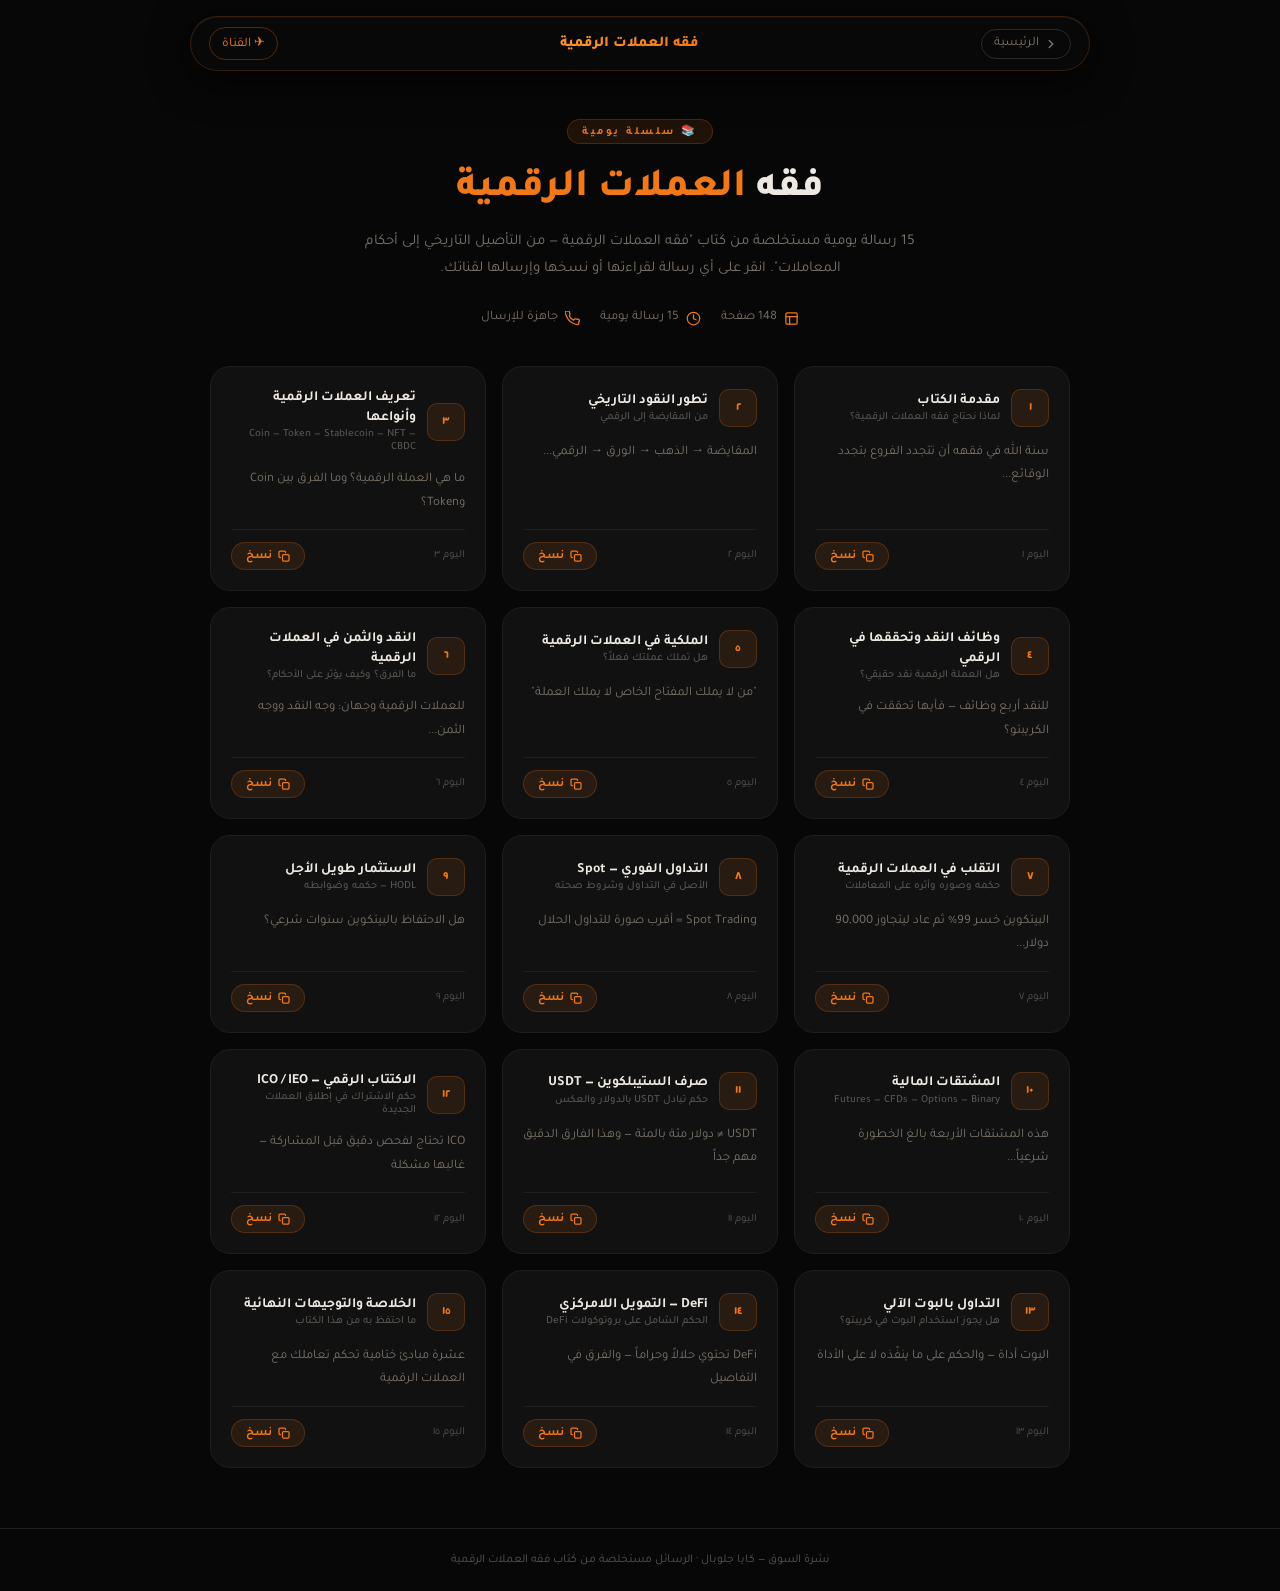
==== templates/fiqh.html @ 0cac7cf5 "Add fiqh page: 15 daily summaries from فقه العملات الرقمية New /fiqh route + templates/fiqh.html wit" ====
<!doctype html>
<html lang="ar" dir="rtl">
<head>
  <meta charset="utf-8">
  <meta name="viewport" content="width=device-width, initial-scale=1">
  <title>فقه العملات الرقمية — نشرة السوق</title>
  <link rel="preconnect" href="https://fonts.googleapis.com">
  <link href="https://fonts.googleapis.com/css2?family=Tajawal:wght@400;500;700;800&display=swap" rel="stylesheet">
  <style>
    *, *::before, *::after { box-sizing: border-box; margin: 0; padding: 0; }

    :root {
      --orange:   #F07818;
      --orange-2: #C86010;
      --orange-3: #FF9530;
      --page:     #070707;
      --surface:  #111111;
      --surface-2:#191919;
      --line:     #1f1f1f;
      --line-2:   #2a2a2a;
      --ink:      #EDE8E2;
      --ink-2:    #7A7268;
      --ink-3:    #585450;
    }

    body {
      font-family: "Tajawal", sans-serif;
      background: var(--page);
      color: var(--ink);
      min-height: 100vh;
    }

    /* ─── NAV ─── */
    .navpill {
      position: sticky; top: 16px; z-index: 100;
      display: flex; align-items: center; gap: 8px;
      max-width: 900px; margin: 16px auto 0;
      padding: 10px 18px;
      background: rgba(10,10,10,.88);
      backdrop-filter: blur(24px);
      border: 1px solid rgba(240,120,24,.2);
      border-radius: 999px;
      box-shadow: 0 8px 40px rgba(0,0,0,.75), inset 0 1px 0 rgba(255,255,255,.04);
    }
    .brandname {
      font-weight: 800; font-size: 15px;
      background: linear-gradient(135deg, var(--orange-3), var(--orange));
      -webkit-background-clip: text; -webkit-text-fill-color: transparent;
      background-clip: text;
    }
    .nav-links { display: flex; gap: 4px; margin: 0 auto; }
    .nav-links a {
      color: var(--ink-2); text-decoration: none;
      font-size: 13px; font-weight: 500;
      padding: 6px 12px; border-radius: 999px;
      transition: color .2s, background .2s;
    }
    .nav-links a:hover, .nav-links a.active {
      color: var(--orange); background: rgba(240,120,24,.1);
    }
    .nav-back {
      color: var(--ink-2); text-decoration: none;
      font-size: 13px; display: flex; align-items: center; gap: 5px;
      padding: 6px 12px; border-radius: 999px;
      border: 1px solid var(--line-2);
      transition: color .2s, border-color .2s;
    }
    .nav-back:hover { color: var(--orange); border-color: rgba(240,120,24,.4); }

    /* ─── HERO ─── */
    .page-hero {
      max-width: 900px; margin: 48px auto 0;
      padding: 0 20px 40px;
      text-align: center;
    }
    .eyebrow {
      display: inline-block;
      font-size: 11px; font-weight: 700; letter-spacing: 2.5px;
      text-transform: uppercase; color: var(--orange);
      background: rgba(240,120,24,.1);
      border: 1px solid rgba(240,120,24,.22);
      padding: 4px 14px; border-radius: 999px;
      margin-bottom: 20px;
    }
    .page-hero h1 {
      font-size: clamp(24px, 5vw, 40px);
      font-weight: 800; line-height: 1.25;
      margin-bottom: 14px;
    }
    .page-hero h1 span { color: var(--orange); }
    .page-hero p {
      color: var(--ink-2); font-size: 15px; line-height: 1.8;
      max-width: 560px; margin: 0 auto 28px;
    }
    .hero-meta {
      display: flex; align-items: center; justify-content: center; gap: 20px;
      flex-wrap: wrap;
    }
    .hero-meta-item {
      display: flex; align-items: center; gap: 7px;
      font-size: 13px; color: var(--ink-2);
    }
    .hero-meta-item svg { color: var(--orange); }

    /* ─── GRID ─── */
    .cards-grid {
      max-width: 900px; margin: 0 auto;
      padding: 0 20px 60px;
      display: grid;
      grid-template-columns: repeat(auto-fill, minmax(260px, 1fr));
      gap: 16px;
    }

    /* ─── CARD ─── */
    .fcard {
      background: #111111;
      border: 1px solid #1e1e1e;
      border-radius: 20px;
      padding: 22px 20px 20px;
      display: flex; flex-direction: column; gap: 14px;
      transition: border-color .25s, transform .2s, box-shadow .25s;
      cursor: pointer;
    }
    .fcard:hover {
      border-color: rgba(240,120,24,.35);
      transform: translateY(-2px);
      box-shadow: 0 12px 40px rgba(0,0,0,.6), 0 0 24px rgba(240,120,24,.06);
    }
    .fcard-head {
      display: flex; align-items: center; gap: 11px;
    }
    .day-badge {
      flex-shrink: 0;
      width: 38px; height: 38px;
      border-radius: 10px;
      background: rgba(240,120,24,.1);
      border: 1px solid rgba(240,120,24,.22);
      display: flex; align-items: center; justify-content: center;
      font-size: 12px; font-weight: 800; color: var(--orange);
    }
    .fcard-title {
      font-size: 14px; font-weight: 700; line-height: 1.4;
      flex: 1;
    }
    .fcard-subtitle {
      font-size: 11px; color: var(--ink-3); font-weight: 500;
    }
    .fcard-body {
      font-size: 13px; line-height: 1.8; color: var(--ink-2);
      flex: 1;
    }
    .fcard-body strong { color: var(--ink); }
    .fcard-body .tag {
      display: inline-block;
      font-size: 10px; font-weight: 700;
      padding: 2px 8px; border-radius: 999px;
      background: rgba(240,120,24,.1);
      color: var(--orange);
      margin-left: 4px;
    }
    .fcard-footer {
      border-top: 1px solid var(--line);
      padding-top: 12px;
      display: flex; align-items: center; justify-content: space-between;
    }
    .copy-btn {
      display: flex; align-items: center; gap: 6px;
      font-size: 12px; font-weight: 700; color: var(--orange);
      background: rgba(240,120,24,.1);
      border: 1px solid rgba(240,120,24,.22);
      border-radius: 999px;
      padding: 6px 14px; cursor: pointer;
      transition: background .2s, border-color .2s;
      font-family: "Tajawal", sans-serif;
    }
    .copy-btn:hover { background: rgba(240,120,24,.2); border-color: rgba(240,120,24,.5); }
    .copy-btn.copied { color: #22C97A; background: rgba(34,201,122,.1); border-color: rgba(34,201,122,.3); }

    /* ─── MODAL ─── */
    .modal-bg {
      display: none; position: fixed; inset: 0; z-index: 200;
      background: rgba(0,0,0,.8); backdrop-filter: blur(8px);
      align-items: center; justify-content: center; padding: 20px;
    }
    .modal-bg.open { display: flex; }
    .modal {
      background: #111; border: 1px solid rgba(240,120,24,.25);
      border-radius: 20px; padding: 28px 28px 24px;
      max-width: 560px; width: 100%; max-height: 85vh;
      display: flex; flex-direction: column; gap: 16px;
      box-shadow: 0 30px 80px rgba(0,0,0,.9);
    }
    .modal-head {
      display: flex; align-items: center; justify-content: space-between;
    }
    .modal-title { font-size: 16px; font-weight: 800; }
    .close-btn {
      width: 32px; height: 32px; border-radius: 999px;
      background: var(--surface-2); border: 1px solid var(--line-2);
      display: flex; align-items: center; justify-content: center;
      cursor: pointer; color: var(--ink-2); font-size: 18px;
      transition: color .2s;
    }
    .close-btn:hover { color: var(--ink); }
    .modal-text {
      overflow-y: auto; flex: 1;
      font-size: 14px; line-height: 2;
      color: var(--ink); white-space: pre-wrap;
      direction: rtl; text-align: right;
      background: var(--surface-2); border-radius: 12px;
      padding: 16px; border: 1px solid var(--line);
    }
    .modal-actions {
      display: flex; gap: 10px;
    }
    .modal-copy, .modal-tg {
      flex: 1; padding: 11px;
      border-radius: 999px; border: none;
      font-family: "Tajawal", sans-serif;
      font-size: 14px; font-weight: 700;
      cursor: pointer; transition: filter .2s;
    }
    .modal-copy { background: rgba(240,120,24,.15); color: var(--orange); border: 1px solid rgba(240,120,24,.3); }
    .modal-copy:hover { filter: brightness(1.2); }
    .modal-tg { background: var(--orange); color: #fff; box-shadow: 0 8px 24px -8px rgba(240,120,24,.6); }
    .modal-tg:hover { filter: brightness(1.1); }

    /* ─── FOOTER ─── */
    .page-footer {
      text-align: center; padding: 24px;
      font-size: 12px; color: var(--ink-3);
      border-top: 1px solid var(--line);
    }

    @media (max-width: 600px) {
      .navpill { margin: 12px; border-radius: 16px; }
      .cards-grid { grid-template-columns: 1fr; }
    }
  </style>
</head>
<body>

<!-- NAV -->
<div style="padding: 0 16px;">
  <nav class="navpill">
    <a href="/" class="nav-back">
      <svg viewBox="0 0 24 24" width="14" height="14" fill="none" stroke="currentColor" stroke-width="2.5" stroke-linecap="round"><polyline points="9 18 15 12 9 6"/></svg>
      الرئيسية
    </a>
    <span class="brandname" style="margin-right: auto; margin-left: auto;">فقه العملات الرقمية</span>
    <a href="https://t.me/+qBtY37bvQow2NWZk" target="_blank" rel="noopener" class="nav-back" style="border-color: rgba(240,120,24,.3); color: var(--orange);">
      ✈ القناة
    </a>
  </nav>
</div>

<!-- HERO -->
<div class="page-hero">
  <div class="eyebrow">📚 سلسلة يومية</div>
  <h1>فقه <span>العملات الرقمية</span></h1>
  <p>15 رسالة يومية مستخلصة من كتاب "فقه العملات الرقمية — من التأصيل التاريخي إلى أحكام المعاملات". انقر على أي رسالة لقراءتها أو نسخها وإرسالها لقناتك.</p>
  <div class="hero-meta">
    <div class="hero-meta-item">
      <svg viewBox="0 0 24 24" width="15" height="15" fill="none" stroke="currentColor" stroke-width="2" stroke-linecap="round"><rect x="3" y="3" width="18" height="18" rx="2"/><path d="M3 9h18M9 21V9"/></svg>
      148 صفحة
    </div>
    <div class="hero-meta-item">
      <svg viewBox="0 0 24 24" width="15" height="15" fill="none" stroke="currentColor" stroke-width="2" stroke-linecap="round"><circle cx="12" cy="12" r="10"/><path d="M12 6v6l4 2"/></svg>
      15 رسالة يومية
    </div>
    <div class="hero-meta-item">
      <svg viewBox="0 0 24 24" width="15" height="15" fill="none" stroke="currentColor" stroke-width="2" stroke-linecap="round"><path d="M22 16.92v3a2 2 0 01-2.18 2 19.79 19.79 0 01-8.63-3.07A19.5 19.5 0 013.07 9.81 19.79 19.79 0 01.22 1.18 2 2 0 012.18 0h3a2 2 0 012 1.72 12.84 12.84 0 00.7 2.81 2 2 0 01-.45 2.11L6.91 7.91a16 16 0 006.72 6.72l1.27-1.54a2 2 0 012.11-.45 12.84 12.84 0 002.81.7A2 2 0 0122 16.92z"/></svg>
      جاهزة للإرسال
    </div>
  </div>
</div>

<!-- CARDS -->
<div class="cards-grid" id="cards-grid"></div>

<!-- MODAL -->
<div class="modal-bg" id="modal-bg">
  <div class="modal">
    <div class="modal-head">
      <span class="modal-title" id="modal-title"></span>
      <button class="close-btn" id="modal-close">×</button>
    </div>
    <div class="modal-text" id="modal-text"></div>
    <div class="modal-actions">
      <button class="modal-copy" id="modal-copy">📋 نسخ الرسالة</button>
      <button class="modal-tg" id="modal-tg">✈ فتح القناة</button>
    </div>
  </div>
</div>

<!-- FOOTER -->
<div class="page-footer">نشرة السوق — كايا جلوبال · الرسائل مستخلصة من كتاب فقه العملات الرقمية</div>

<script>
const MESSAGES = [
  {
    day: "١",
    title: "مقدمة الكتاب",
    subtitle: "لماذا نحتاج فقه العملات الرقمية؟",
    preview: "سنة الله في فقهه أن تتجدد الفروع بتجدد الوقائع...",
    full: `📚 فقه العملات الرقمية
"من التأصيل التاريخي إلى أحكام المعاملات"

📖 لماذا هذا الكتاب؟

العملات الرقمية أعادت طرح أسئلة فقهية لم تُختبر من قبل:
• ما حكم امتلاكها؟
• هل هي نقد أم سلعة؟
• ما حكم تداولها؟
• كيف نميّز الحلال من الحرام فيها؟

هذا الكتاب يجيب بمنهج علمي يجمع بين:
✅ الأصول الشرعية الثابتة التي لا تتبدّل
✅ الواقع الرقمي المتجدد باستمرار

📌 طريقة القراءة:
القسم الأول (الفصول 1-11): يبني لك الأساس الفكري
القسم الثاني (الفصول 12-26): يطبّق الأحكام على كل معاملة

سنقرأه معاً، مسألة مسألة، يوماً بيوم 📖

#فقه_العملات_الرقمية`
  },
  {
    day: "٢",
    title: "تطور النقود التاريخي",
    subtitle: "من المقايضة إلى الرقمي",
    preview: "المقايضة → الذهب → الورق → الرقمي...",
    full: `📚 فقه العملات الرقمية | اليوم الثاني
⏳ كيف تطورت النقود عبر التاريخ؟

① المقايضة (أول مرحلة):
تبادل السلع مباشرةً بلا وسيط
🔴 مشكلتها: يجب أن يريد كلٌّ من الطرفين ما عند الآخر في وقت واحد — شبه مستحيل

② الذهب والفضة:
✅ ذو قيمة ذاتية — قابل للتقسيم — مقبول عالمياً
✅ استقر عليه الاقتصاد قروناً
→ البيتكوين مثله في الندرة والتقسيم

③ النقود الورقية:
وثيقة تمثّل التزام الدولة — لا قيمة ذاتية لها
⚠️ فقدت قيمتها الذاتية، ومع ذلك صارت "ثمناً" لأن الناس تعارفوا عليها

④ العملات الرقمية (المرحلة الجديدة):
← لا جهة مصدِرة مركزية (في الغالب)
← محدودة العرض رياضياً
← السؤال الفقهي: أين تقع في هذا التطور؟

📌 قاعدة ذهبية:
"النقود اتفاق اجتماعي وليس خاصية ذاتية"
ما تعارف عليه الناس نقداً فهو نقد
→ وهذا مدخل فقهي بالغ الأهمية

#فقه_العملات_الرقمية`
  },
  {
    day: "٣",
    title: "تعريف العملات الرقمية وأنواعها",
    subtitle: "Coin — Token — Stablecoin — NFT — CBDC",
    preview: "ما هي العملة الرقمية؟ وما الفرق بين Coin وToken؟",
    full: `📚 فقه العملات الرقمية | اليوم الثالث
🔤 ما هي العملات الرقمية؟ وما أنواعها؟

التعريف الجامع:
"بيانات رقمية على شبكة بلوكشين، لها قيمة متفق عليها، قابلة للتداول والتحويل"

📊 الأنواع الخمسة وحكم كل نوع:

① Coin — العملة الأصلية:
لها بلوكشينها الخاص
مثال: BTC، ETH، SOL
← الأقرب لمفهوم النقد والسلعة الرقمية
← الأساس في البحث الفقهي

② Token — الرمز:
يعمل فوق شبكة أخرى بعقد ذكي (Smart Contract)
مثال: USDT، UNI، LINK
← حكمه يتبع المشروع الذي يمثّله

③ Stablecoin — العملة المستقرة:
مربوطة بأصل (دولار / ذهب)
مثال: USDT، USDC، XAUT
← لها أحكام خاصة في الصرف تختلف عن غيرها

④ NFT — الرمز غير القابل للاستبدال:
يمثّل ملكية أصل رقمي فريد
← حكمه تابع لما يمثّله (صورة؟ عقد؟ لعبة؟)

⑤ CBDC — عملة البنك المركزي:
صادرة رسمياً من الدولة
← في الحكم كالعملة الورقية تماماً

📌 القاعدة الفقهية:
الحكم يتبع الطبيعة والوظيفة، لا الاسم

#فقه_العملات_الرقمية`
  },
  {
    day: "٤",
    title: "وظائف النقد وتحققها في الرقمي",
    subtitle: "هل العملة الرقمية نقد حقيقي؟",
    preview: "للنقد أربع وظائف — فأيها تحققت في الكريبتو؟",
    full: `📚 فقه العملات الرقمية | اليوم الرابع
⚖️ هل العملات الرقمية نقد حقيقي؟

للنقد الفقهي أربع وظائف جوهرية:

① مقياس للقيمة:
✅ تحققت — يُسعَّر بها كثير من السلع والخدمات
✅ MicroStrategy غيّرت اسمها Strategy عام 2025 إشارةً لمكانة Bitcoin

② وسيط للتبادل:
✅ تحققت — تُستخدم في معاملات فعلية
✅ BlackRock، Fidelity، JPMorgan كلها بدأت تتعامل بها رسمياً

③ مخزن للقيمة:
⚠️ جزئي — البيتكوين ارتفع من $47 إلى +$90,000
❌ لكن التقلب الشديد يُضعف هذه الوظيفة مقارنةً بالذهب

④ وحدة للمحاسبة:
⚠️ في طور النضج — لم تُحسب بها الميزانيات الكبرى بعد

📌 الخلاصة الفقهية:
البيتكوين "مال متقوَّم" ← يجوز بيعه وشراؤه
لكنه لم يرق بعدُ لمرتبة النقد الكامل من حيث الثبات

→ هذا يؤثر مباشرة على أحكام الربا والصرف

#فقه_العملات_الرقمية`
  },
  {
    day: "٥",
    title: "الملكية في العملات الرقمية",
    subtitle: "هل تملك عملتك فعلاً؟",
    preview: "\"من لا يملك المفتاح الخاص لا يملك العملة\"",
    full: `📚 فقه العملات الرقمية | اليوم الخامس
🔑 هل يمكنك امتلاك العملات الرقمية شرعاً؟

شرطا الملكية الشرعية:
① الحيازة (الإحراز)
② الاختصاص

كيف تتحققان في الكريبتو؟

✅ الملكية الكاملة (محفظتك الخاصة):
العملة محفوظة على البلوكشين
لا أحد يتصرف فيها بدون Private Key الخاص بك
← هذه ملكية تامة شرعاً

⚠️ الملكية الناقصة (بورصة الصرف):
عملتك على المنصة = دَين في ذمتها
إذا أُغلقت المنصة ضاعت عملتك
← هذا حق مالي وليس ملكية عين

📌 قاعدة لا تُنسى:
"من لا يملك المفتاح الخاص (Private Key)
لا يملك العملة"

التطبيق العملي:
✅ عملة في محفظة خاصة = ملكية تامة
⚠️ عملة في البورصة = ملكية ناقصة

← لذلك تحويلها لمحفظتك حيازة حقيقية
ومنحها لمنصة إيداع يُعدّ تسليم قانوني

#فقه_العملات_الرقمية`
  },
  {
    day: "٦",
    title: "النقد والثمن في العملات الرقمية",
    subtitle: "ما الفرق؟ وكيف يؤثر على الأحكام؟",
    preview: "للعملات الرقمية وجهان: وجه النقد ووجه الثمن...",
    full: `📚 فقه العملات الرقمية | اليوم السادس
💰 النقد والثمن — فرق دقيق وأثر كبير

تعريف النقد الفقهي:
"وصف يثبت لكل شيء يُعرَّف به ثمن ما يقابله في التبادل"
= النقد يُقيِّم الأشياء ولا يُقيَّم بغيره

🔄 ثلاث مراتب:
① الذهب والفضة ← نقد بالذات (لهما قيمة في أنفسهما)
② الأوراق النقدية ← نقد باتفاق الناس والدولة
③ العملات الرقمية ← في طور الانتقال

📌 موقف العملات الرقمية:
لها وجهان:
• وجه النقد ← مقبوليتها وانتشارها وقابليتها للتداول
• وجه الثمن ← وجودها كأصل رقمي قابل للبيع والتقييم

هذا الازدواج يولّد أحكاماً مختلفة:

إذا اعتبرناها نقداً:
← تُطبَّق أحكام الصرف (لا تفاضل بين جنس واحد + تقابض)
← بيع BTC بـ BTC أكثر = ربا الفضل

إذا اعتبرناها سلعة:
← يجوز التفاضل + يُشترط التقابض الفوري فقط في الجنس الواحد
← مرونة أكبر في بعض الحالات

📌 الراجح:
العملة الرقمية مال متقوَّم له وظائف النقد
وتُطبَّق عليها أحكام الصرف في الغالب

#فقه_العملات_الرقمية`
  },
  {
    day: "٧",
    title: "التقلب في العملات الرقمية",
    subtitle: "حكمه وصوره وأثره على المعاملات",
    preview: "البيتكوين خسر 99% ثم عاد ليتجاوز 90,000 دولار...",
    full: `📚 فقه العملات الرقمية | اليوم السابع
📊 التقلب — حكمه وصوره

ما هو التقلب؟
ارتفاع السعر أو انخفاضه بشكل حاد خلال فترة قصيرة

أرقام حقيقية:
• BTC: من $47 → +$90,000 (2010–2023) ← ارتفاع %98-99
• ETH: من $0.47 → +$10,000 ← ارتفاع %99 من القيمة
• ماز عملات انهارت %70-99% من قمتها

📌 هل التقلب يُحرّم التداول؟
⬅ لا، التقلب بذاته ليس محرِّماً
السلع والأسهم تتقلب منذ القدم

لكن التقلب يؤثر على:
① صحة عقد الثمن (لا غرر محرِّم)
② صحة قبض المبيع (هل تأخير التسليم يُبيح ربا النسيئة؟)
③ المضاربة المحرمة ≠ التجارة المشروعة

الفرق الجوهري:
⭕ تجارة مشروعة: شراء أصل متوقع النمو بنية حقيقية
❌ قمار/غرر: الشراء بناءً على التذبذب وحده بلا معرفة

📌 الخلاصة:
التقلب نفسه لا يُحرّم — المحرِّم هو:
الرافعة المالية + Futures + القمار على التذبذب بلا أصل

#فقه_العملات_الرقمية`
  },
  {
    day: "٨",
    title: "التداول الفوري — Spot",
    subtitle: "الأصل في التداول وشروط صحته",
    preview: "Spot Trading = أقرب صورة للتداول الحلال",
    full: `📚 فقه العملات الرقمية | اليوم الثامن
🟢 التداول الفوري (Spot) — الحكم والشروط

ما هو Spot Trading؟
شراء أو بيع العملة فوراً بتسليم حقيقي للعملتين
← العملة تنتقل إلى محفظتك مباشرة

لماذا هو الأقرب للحلال؟

① يتحقق التقابض الفوري (شرط الصرف)
② لا رافعة مالية = لا قرض بفائدة
③ تملك الأصل الحقيقي في محفظتك

📌 شروط صحة Spot في الكريبتو:
① التداول يجري على الفوري الحقيقي (وليس من المشتقات)
② لا استخدام للرافعة المالية (Leverage)
③ العملة مشروعة في ذاتها (ليست Meme لا أصل لها)

⚠️ متى ينقلب Spot إلى محرَّم؟

إذا استخدمت Margin أو Leverage
← تقترض من المنصة بفائدة = ربا

إذا كانت العملة لا مشروع حقيقي وراءها
← غرر وتلاعب

📌 جدول تلخيصي:
✅ Spot بلا رافعة + عملة مشروعة = حلال بشروطه
❌ Futures / Options / Margin = محرّم
⚠️ Bot + Spot = يصح بضوابط

#فقه_العملات_الرقمية`
  },
  {
    day: "٩",
    title: "الاستثمار طويل الأجل",
    subtitle: "HODL — حكمه وضوابطه",
    preview: "هل الاحتفاظ بالبيتكوين سنوات شرعي؟",
    full: `📚 فقه العملات الرقمية | اليوم التاسع
📈 الاستثمار طويل الأجل (HODL) — الحكم والضوابط

الصورة:
شراء عملة والاحتفاظ بها فترة طويلة انتظاراً لارتفاع قيمتها

الأصل الشرعي الذي يُبنى عليه الحكم:
← الأصل في المعاملات الحِل، والاستثمار في الأصول جائز
← الربح من ارتفاع القيمة جائز (يشبه الأرباح الرأسمالية في الأسهم)

✅ متى يكون الاستثمار الطويل جائزاً؟

① العملة لها مشروع حقيقي خلفها
② تملكها ملكية حقيقية (محفظة خاصة)
③ لا ربا ولا مشتقات في عملية الشراء

وهل يوجد ما يمنع الاستثمار؟
⬅ الاستثمار بذاته لا يُحرَّم بسبب التقلب
التقلب خطر تجاري كأي سلعة

⚠️ ما يحول الاستثمار إلى مشكلة:

① تبذير بغير حساب
← الإسلام يحثّ على توسيط العقل في إدارة المال

② شراء بعملة مقترضة بفائدة
← الربا محرّم بأي صورة

③ الاحتفاظ بعملة Scam أو غير مشروعة
← لا يجوز تملّك ما لا قيمة حقيقية وراءه

📌 الخلاصة:
HODL للعملات المشروعة بمال حلال = جائز بل مستحسن
إذ فيه تنمية المال دون مخاطرة الربا

#فقه_العملات_الرقمية`
  },
  {
    day: "١٠",
    title: "المشتقات المالية",
    subtitle: "Futures — CFDs — Options — Binary",
    preview: "هذه المشتقات الأربعة بالغ الخطورة شرعياً...",
    full: `📚 فقه العملات الرقمية | اليوم العاشر
❌ المشتقات المالية — أحكامها القاطعة

① Futures — العقود الآجلة:
اتفاق على شراء/بيع بسعر مستقبلي محدد
⬅ بيع ما لا يملك + دخول في البيع المؤجل
❌ محرَّم — صورة من صور بيع الدَّيْن بالدَّيْن

② CFDs — عقود الفروقات:
لا تمتلك الأصل — تراهن على فرق السعر فقط
❌ محرَّم — لا شيء وراءه سوى الميسر

③ Options — الخيارات:
دفع مبلغ مقابل "حق" الشراء/البيع بسعر محدد
⬅ بيع حق مجرد لا أصل له = غرر بالغ
❌ محرَّم

④ Binary Options:
راهن على ارتفاع أو انخفاض السعر
⬅ قمار صريح بمسمى مالي
❌ محرَّم

⑤ Margin/Leverage:
اقتراض من المنصة بفائدة لمضاعفة الصفقة
← Swap Fees = فوائد ربوية
❌ محرَّم

📌 قاعدة واحدة تحكم الجميع:
"البيع الصحيح يستلزم وجود المبيع + القدرة على التسليم"
كل ما لا يتحقق فيه هذا الشرط = مشكوك فيه أو محرَّم

#فقه_العملات_الرقمية`
  },
  {
    day: "١١",
    title: "صرف الستيبلكوين — USDT",
    subtitle: "حكم تبادل USDT بالدولار والعكس",
    preview: "USDT ≠ دولار مئة بالمئة — وهذا الفارق الدقيق مهم جداً",
    full: `📚 فقه العملات الرقمية | اليوم الحادي عشر
💵 صرف الستيبلكوين — USDT بالدولار وحكمه

الستيبلكوين:
عملة رقمية مرتبطة بأصل (الدولار مثلاً)
USDT ≈ $1 — لكنه ليس دولاراً حقيقياً

🔍 السؤال الفقهي:
هل تبادل USDT بالدولار صرف؟
وهل يُشترط فيه التقابض الفوري والتماثل؟

الجواب: نعم — لأن USDT في معنى الثمن
← تُطبَّق عليه أحكام الصرف

📌 الشروط التي يجب توافرها:

① لا تفاضل في نفس الجنس
(USDT بـ USDT أكثر = ربا الفضل)

② تقابض فوري في المجلس
(لا تأخير في استلام أي من الطرفين)

③ الفارق بين جنسين مختلفين جائز
(USDT بـ BTC = مختلف الجنس ← يجوز مع التقابض)

⚠️ التحدي العملي:
البورصات تُسجّل الصفقة فوراً في السجل
لكن التسوية الفعلية قد تستغرق أجلاً

← الفقهاء يعتبرون القيد الفوري تقابضاً حكمياً
في المنصات الإلكترونية الموثوقة

📌 خلاصة:
USDT مع الدولار: صرف ← يشترط التقابض
USDT مع BTC: بيع سلعة بأخرى ← يشترط التقابض أيضاً

#فقه_العملات_الرقمية`
  },
  {
    day: "١٢",
    title: "الاكتتاب الرقمي — ICO / IEO",
    subtitle: "حكم الاشتراك في إطلاق العملات الجديدة",
    preview: "ICO تحتاج لفحص دقيق قبل المشاركة — غالبها مشكلة",
    full: `📚 فقه العملات الرقمية | اليوم الثاني عشر
🪙 الاكتتاب الرقمي (ICO / IEO) — الحكم التفصيلي

ما هو الـ ICO؟
إطلاق عملة أو رمز جديد لجمع تمويل لمشروع ما
المستثمر يشتري الرمز قبل إطلاقه على أمل ارتفاعه

📌 المشكلات الشرعية الأساسية:

① الغرر (الجهالة):
المشروع لم يُنجَز بعد — قيمة الرمز مجهولة
← بيع ما لا يعلم المشتري قيمته الحقيقية

② وعود مستقبلية:
كثير من ICOs تبيع وعداً فقط لا أصلاً حقيقياً
← هذا من أعظم صور الغرر

③ Pump & Dump:
المؤسسون يبيعون حصصهم بعد الإطلاق فتنهار العملة
← غش وأكل أموال بالباطل

📌 متى يجوز الاكتتاب؟

✅ المشروع قائم فعلاً + منتج حقيقي
✅ الرمز يمثّل حصة أو خدمة حقيقية
✅ الشفافية الكاملة في التوزيع والتقييم
✅ لا وعود مضخمة بلا ضمان

❌ لا يجوز إذا:
← لا مشروع حقيقي وراءه (Meme Coin)
← وعود ربح مضمون
← المؤسسون مجهولون

📌 القاعدة:
"الاكتتاب حكمه حكم ما يمثّله الرمز"

#فقه_العملات_الرقمية`
  },
  {
    day: "١٣",
    title: "التداول بالبوت الآلي",
    subtitle: "هل يجوز استخدام البوت في كريبتو؟",
    preview: "البوت أداة — والحكم على ما ينفّذه لا على الأداة",
    full: `📚 فقه العملات الرقمية | اليوم الثالث عشر
🤖 التداول الآلي بالبوت — الحكم والضوابط

ما هو البوت التداولي؟
برنامج يُنفّذ صفقات تلقائياً بناءً على قواعد محددة

📌 هل البوت بذاته حلال أم حرام؟
البوت أداة تنفيذ فقط
← حكمه تابع لما يُنفّذ:

✅ بوت يتداول Spot بلا رافعة
= جائز — مجرد أتمتة للتداول المشروع

❌ بوت يتداول Futures / Margin
= محرَّم — تنفيذ آلي لعقد محرَّم

⚠️ بوت يستخدم Arbitrage
= يحتاج فحصاً دقيقاً لطبيعة العقود

📌 الشروط التي يجب تحديدها للبوت:

① تحديد العملات المسموح بتداولها
② تحديد نوع الصفقات (Spot فقط)
③ تحديد حد الخسارة (الوقف)
④ لا تداول بأموال مقترضة

⚠️ تنبيه مهم:
كثير من بوتات الكريبتو تستخدم Grid Trading
مع فتح أوضاع Margin دون إشعار المستخدم
← راجع إعدادات بوتك بدقة

📌 الخلاصة:
البوت وسيلة ← الحكم على النية والتطبيق
بوت Spot نظيف + رقابة مستمرة = جائز بإذن الله

#فقه_العملات_الرقمية`
  },
  {
    day: "١٤",
    title: "DeFi — التمويل اللامركزي",
    subtitle: "الحكم الشامل على بروتوكولات DeFi",
    preview: "DeFi تحتوي حلالاً وحراماً — والفرق في التفاصيل",
    full: `📚 فقه العملات الرقمية | اليوم الرابع عشر
⛓ DeFi — التمويل اللامركزي — الحكم التفصيلي

ما هو DeFi؟
بروتوكولات مالية تعمل على البلوكشين بدون وسيط مركزي
= بنك بلا بنك، صرافة بلا صراف

📌 أنواع DeFi وحكم كل نوع:

① DEX — البورصة اللامركزية:
تبادل فوري بين عملتين (Swap)
✅ حلال بشروط: لا رافعة + عملة مشروعة + تقابض فوري

② Liquidity Pool — مجمع السيولة:
تودع عملتين وتكسب من رسوم التداول
⚠️ محل خلاف: شبهة الغرر في نسبة العائد
+ "Impermanent Loss" يُضيّع جزءاً من رأس المال

③ Lending / Borrowing — الإقراض بفائدة:
تُقرض عملتك وتأخذ فائدة
❌ محرَّم — ربا صريح بمسمى جديد

④ Yield Farming:
تضع أصولك وتربح رموزاً جديدة
⚠️ محل خلاف — يحتاج فحص كل بروتوكول منفرداً

⑤ Staking PoS:
تُشارك في تأمين الشبكة وتأخذ مكافأة
✅ جائز — أجر على عمل حقيقي

📌 الخلاصة:
DeFi ليست كتلة واحدة
كل بروتوكول يحمل حكمه الخاص

القاعدة: "البيع الأصيل اللامركزي جائز + الفائدة محرَّمة"

#فقه_العملات_الرقمية`
  },
  {
    day: "١٥",
    title: "الخلاصة والتوجيهات النهائية",
    subtitle: "ما احتفظ به من هذا الكتاب",
    preview: "عشرة مبادئ ختامية تحكم تعاملك مع العملات الرقمية",
    full: `📚 فقه العملات الرقمية | الرسالة الختامية 🎯
✅ عشرة مبادئ تحكم تعاملك مع الكريبتو

① الأصل في المعاملات الحِل
← ما لا دليل على تحريمه فالأصل فيه الجواز

② العملات الرقمية مال متقوَّم
← يجوز بيعها وشراؤها والاستثمار فيها بشروطها

③ الملكية الحقيقية بالمفتاح الخاص
← "Not your keys, not your coins"

④ Spot بلا رافعة = الأسلم دائماً
← التبادل الفوري هو الأقرب للعقد الصحيح

⑤ المشتقات كلها محل خطر شرعي
← Futures / Options / CFDs / Binary = ابتعد

⑥ الرافعة المالية ربا بصورة عصرية
← الربا محرَّم مهما تغيّر اسمه

⑦ احترس من ICO — اسأل قبل أن تستثمر
← من مشروع واضح + منتج حقيقي + فريق موثوق

⑧ DeFi = تدقق في كل بروتوكول
← الفائدة محرَّمة — المقايضة الفورية حلال

⑨ الجهل لا يُبيح التهاون
← "من تاجر ولم يتفقَّه وقع في الربا شاء أم أبى"

⑩ الحلال يكفي وفيه بركة
← Spot + HODL + Staking PoS = طريق واضح حلال

━━━━━━━━━━━━━━━━━━━
📚 "فقه العملات الرقمية"
انتهت سلسلة الـ 15 رسالة
أسأل الله أن ينفعنا وإياكم بما تعلمنا

#فقه_العملات_الرقمية`
  }
];

function buildCards() {
  const grid = document.getElementById('cards-grid');
  MESSAGES.forEach((m, i) => {
    const card = document.createElement('div');
    card.className = 'fcard';
    card.innerHTML = `
      <div class="fcard-head">
        <div class="day-badge">${m.day}</div>
        <div>
          <div class="fcard-title">${m.title}</div>
          <div class="fcard-subtitle">${m.subtitle}</div>
        </div>
      </div>
      <div class="fcard-body">${m.preview}</div>
      <div class="fcard-footer">
        <span style="font-size:11px;color:var(--ink-3);">اليوم ${m.day}</span>
        <button class="copy-btn" data-idx="${i}">
          <svg viewBox="0 0 24 24" width="12" height="12" fill="none" stroke="currentColor" stroke-width="2.5" stroke-linecap="round"><rect x="9" y="9" width="13" height="13" rx="2"/><path d="M5 15H4a2 2 0 01-2-2V4a2 2 0 012-2h9a2 2 0 012 2v1"/></svg>
          نسخ
        </button>
      </div>
    `;
    card.addEventListener('click', (e) => {
      if (e.target.closest('.copy-btn')) return;
      openModal(i);
    });
    card.querySelector('.copy-btn').addEventListener('click', (e) => {
      e.stopPropagation();
      copyText(m.full, e.currentTarget);
    });
    grid.appendChild(card);
  });
}

function openModal(idx) {
  const m = MESSAGES[idx];
  document.getElementById('modal-title').textContent = `اليوم ${m.day} — ${m.title}`;
  document.getElementById('modal-text').textContent = m.full;
  document.getElementById('modal-bg').classList.add('open');
  document.getElementById('modal-copy').onclick = () => copyText(m.full, document.getElementById('modal-copy'));
}

function copyText(text, btn) {
  navigator.clipboard.writeText(text).then(() => {
    const orig = btn.textContent;
    btn.classList.add('copied');
    btn.textContent = '✅ تم النسخ!';
    setTimeout(() => { btn.classList.remove('copied'); btn.textContent = orig; }, 2000);
  });
}

document.getElementById('modal-close').addEventListener('click', () => {
  document.getElementById('modal-bg').classList.remove('open');
});
document.getElementById('modal-bg').addEventListener('click', (e) => {
  if (e.target === e.currentTarget) document.getElementById('modal-bg').classList.remove('open');
});
document.getElementById('modal-tg').addEventListener('click', () => {
  window.open('https://t.me/+qBtY37bvQow2NWZk', '_blank', 'noopener');
});

buildCards();
</script>
</body>
</html>
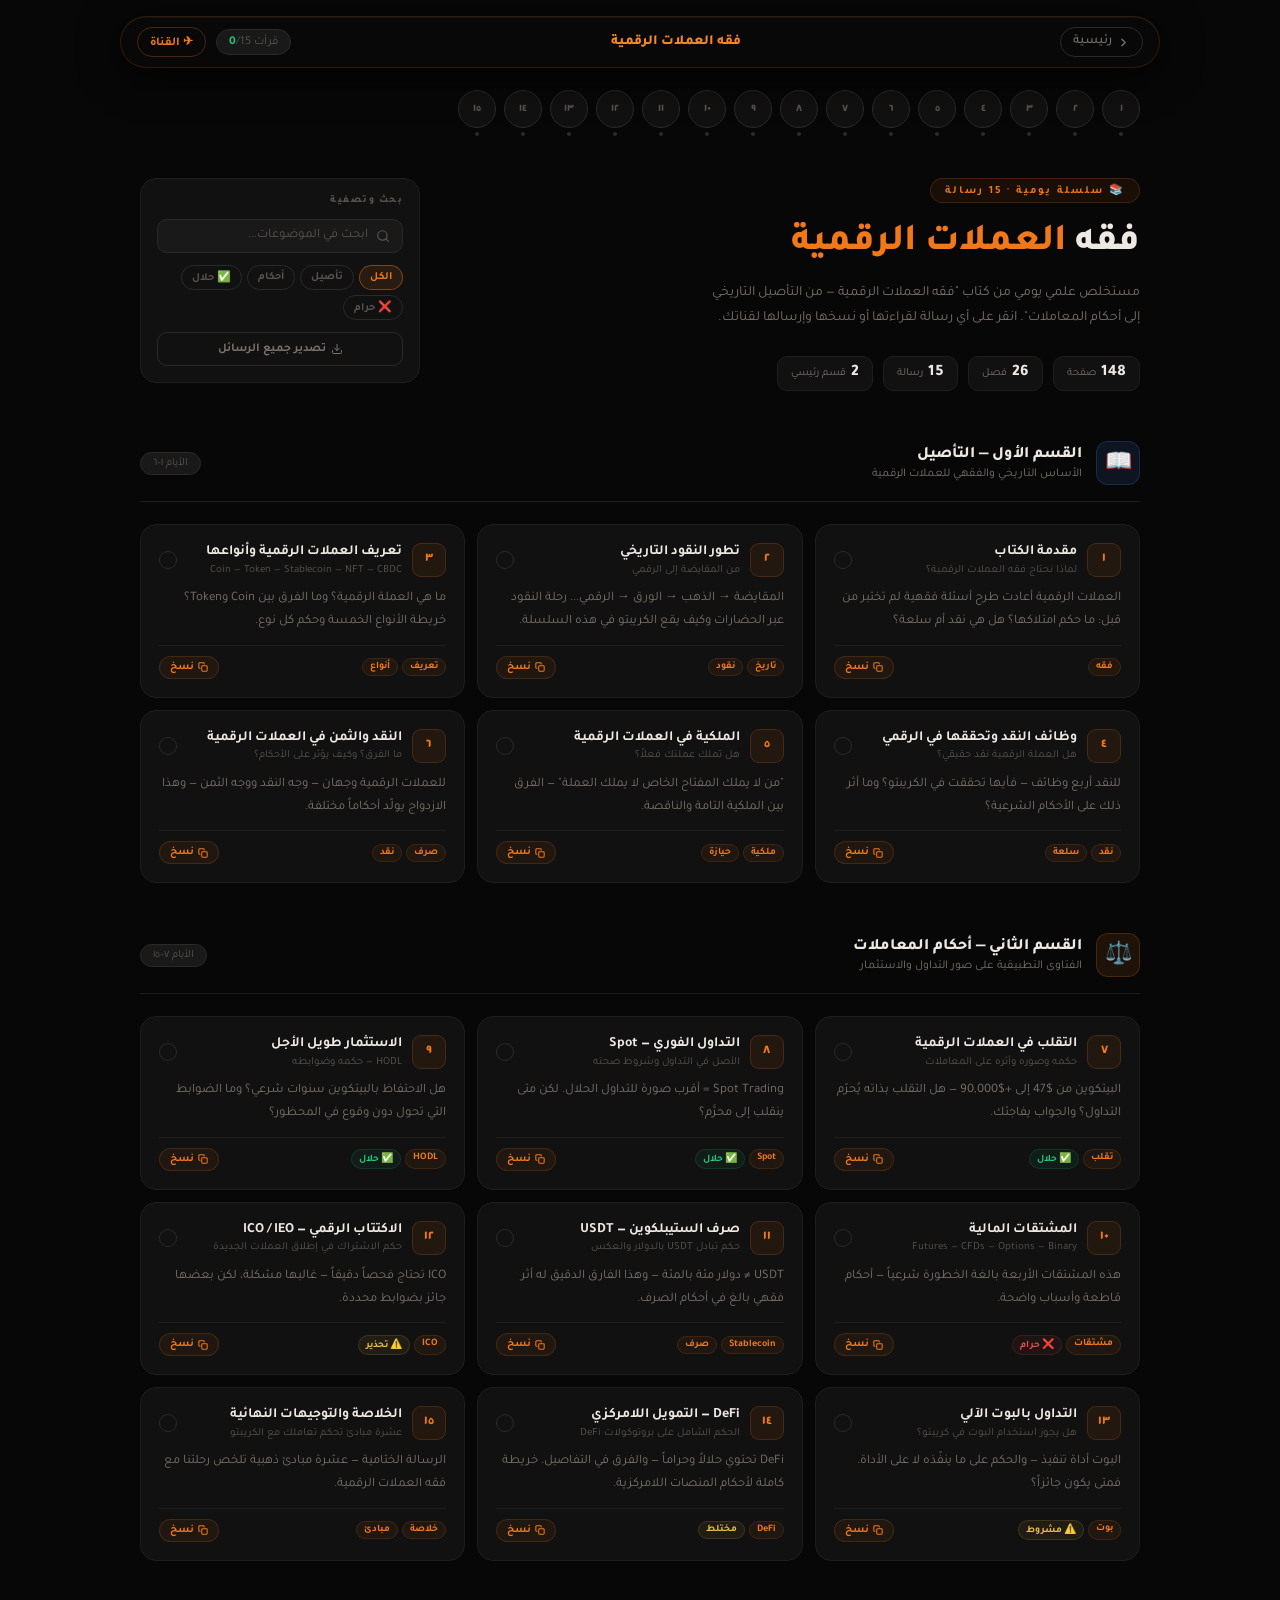
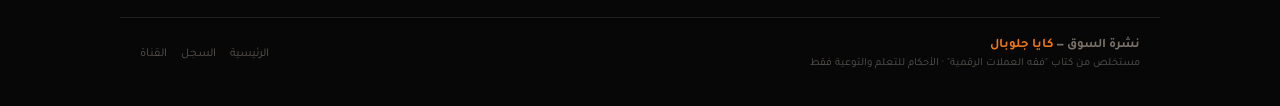
==== commit f1ea3bde: "Polish website for manager presentation - fiqh.html: Full UI redesign — day progress strip, two-sect" ====
--- a/templates/fiqh.html
+++ b/templates/fiqh.html
@@ -16,11 +16,14 @@
       --page:     #070707;
       --surface:  #111111;
       --surface-2:#191919;
-      --line:     #1f1f1f;
+      --line:     #1e1e1e;
       --line-2:   #2a2a2a;
       --ink:      #EDE8E2;
       --ink-2:    #7A7268;
       --ink-3:    #585450;
+      --up:       #22C97A;
+      --down:     #E05050;
+      --warn:     #F0BE46;
     }
 
     body {
@@ -28,282 +31,475 @@
       background: var(--page);
       color: var(--ink);
       min-height: 100vh;
+      overflow-x: hidden;
+      -webkit-font-smoothing: antialiased;
     }
 
     /* ─── NAV ─── */
+    .top-nav { padding: 16px 20px 0; }
     .navpill {
-      position: sticky; top: 16px; z-index: 100;
-      display: flex; align-items: center; gap: 8px;
-      max-width: 900px; margin: 16px auto 0;
-      padding: 10px 18px;
-      background: rgba(10,10,10,.88);
-      backdrop-filter: blur(24px);
-      border: 1px solid rgba(240,120,24,.2);
+      display: flex; align-items: center; gap: 10px;
+      max-width: 1040px; margin: 0 auto;
+      padding: 10px 16px;
+      background: rgba(9,9,9,.93);
+      backdrop-filter: blur(24px) saturate(180%);
+      border: 1px solid rgba(240,120,24,.16);
       border-radius: 999px;
       box-shadow: 0 8px 40px rgba(0,0,0,.75), inset 0 1px 0 rgba(255,255,255,.04);
-    }
-    .brandname {
-      font-weight: 800; font-size: 15px;
-      background: linear-gradient(135deg, var(--orange-3), var(--orange));
-      -webkit-background-clip: text; -webkit-text-fill-color: transparent;
-      background-clip: text;
-    }
-    .nav-links { display: flex; gap: 4px; margin: 0 auto; }
-    .nav-links a {
-      color: var(--ink-2); text-decoration: none;
+      position: sticky; top: 16px; z-index: 100;
+    }
+    .nav-back {
+      display: flex; align-items: center; gap: 5px;
+      text-decoration: none; color: var(--ink-2);
       font-size: 13px; font-weight: 500;
       padding: 6px 12px; border-radius: 999px;
-      transition: color .2s, background .2s;
-    }
-    .nav-links a:hover, .nav-links a.active {
-      color: var(--orange); background: rgba(240,120,24,.1);
-    }
-    .nav-back {
-      color: var(--ink-2); text-decoration: none;
-      font-size: 13px; display: flex; align-items: center; gap: 5px;
+      border: 1px solid var(--line-2);
+      transition: color .18s, border-color .18s; white-space: nowrap;
+    }
+    .nav-back:hover { color: var(--orange); border-color: rgba(240,120,24,.35); }
+    .nav-title {
+      flex: 1; text-align: center; font-size: 14px; font-weight: 800;
+      background: linear-gradient(135deg, var(--orange-3), var(--orange));
+      -webkit-background-clip: text; -webkit-text-fill-color: transparent; background-clip: text;
+      white-space: nowrap;
+    }
+    .nav-badge {
+      font-size: 12px; padding: 5px 12px; border-radius: 999px;
+      background: var(--surface-2); border: 1px solid var(--line-2);
+      color: var(--ink-3); white-space: nowrap;
+    }
+    .nav-badge strong { color: var(--up); }
+    .nav-tg {
+      display: flex; align-items: center; gap: 5px;
+      text-decoration: none; color: var(--orange);
+      font-size: 12px; font-weight: 700; white-space: nowrap;
       padding: 6px 12px; border-radius: 999px;
-      border: 1px solid var(--line-2);
-      transition: color .2s, border-color .2s;
-    }
-    .nav-back:hover { color: var(--orange); border-color: rgba(240,120,24,.4); }
+      border: 1px solid rgba(240,120,24,.28); transition: background .18s;
+    }
+    .nav-tg:hover { background: rgba(240,120,24,.1); }
+
+    /* ─── DAY STRIP ─── */
+    .strip-outer {
+      max-width: 1040px; margin: 22px auto 0; padding: 0 20px;
+      overflow-x: auto; -webkit-overflow-scrolling: touch; scrollbar-width: none;
+    }
+    .strip-outer::-webkit-scrollbar { display: none; }
+    .day-strip { display: flex; gap: 8px; min-width: max-content; padding-bottom: 2px; }
+    .day-bubble {
+      display: flex; flex-direction: column; align-items: center; gap: 4px;
+      cursor: pointer; transition: transform .2s; text-decoration: none;
+    }
+    .day-bubble:hover { transform: translateY(-3px); }
+    .bubble-circle {
+      width: 38px; height: 38px; border-radius: 50%;
+      background: var(--surface); border: 1.5px solid var(--line-2);
+      display: flex; align-items: center; justify-content: center;
+      font-size: 11px; font-weight: 800; color: var(--ink-3);
+      transition: border-color .3s, background .3s, color .3s, box-shadow .3s;
+    }
+    .day-bubble.is-read .bubble-circle {
+      border-color: rgba(34,201,122,.5); background: rgba(34,201,122,.08); color: var(--up);
+    }
+    .bubble-dot {
+      width: 4px; height: 4px; border-radius: 50%;
+      background: var(--line-2); transition: background .3s;
+    }
+    .day-bubble.is-read .bubble-dot { background: var(--up); }
 
     /* ─── HERO ─── */
     .page-hero {
-      max-width: 900px; margin: 48px auto 0;
-      padding: 0 20px 40px;
-      text-align: center;
-    }
+      max-width: 1040px; margin: 40px auto 0; padding: 0 20px;
+      display: grid; grid-template-columns: 1fr 280px; gap: 28px; align-items: start;
+    }
+    @media (max-width: 720px) { .page-hero { grid-template-columns: 1fr; } .side-panel { display: none; } }
     .eyebrow {
-      display: inline-block;
-      font-size: 11px; font-weight: 700; letter-spacing: 2.5px;
-      text-transform: uppercase; color: var(--orange);
-      background: rgba(240,120,24,.1);
-      border: 1px solid rgba(240,120,24,.22);
-      padding: 4px 14px; border-radius: 999px;
-      margin-bottom: 20px;
-    }
-    .page-hero h1 {
-      font-size: clamp(24px, 5vw, 40px);
-      font-weight: 800; line-height: 1.25;
-      margin-bottom: 14px;
-    }
-    .page-hero h1 span { color: var(--orange); }
-    .page-hero p {
-      color: var(--ink-2); font-size: 15px; line-height: 1.8;
-      max-width: 560px; margin: 0 auto 28px;
-    }
-    .hero-meta {
-      display: flex; align-items: center; justify-content: center; gap: 20px;
-      flex-wrap: wrap;
-    }
-    .hero-meta-item {
-      display: flex; align-items: center; gap: 7px;
-      font-size: 13px; color: var(--ink-2);
-    }
-    .hero-meta-item svg { color: var(--orange); }
-
-    /* ─── GRID ─── */
+      display: inline-flex; align-items: center; gap: 6px;
+      font-size: 11px; font-weight: 700; letter-spacing: 2px; text-transform: uppercase;
+      color: var(--orange); background: rgba(240,120,24,.08);
+      border: 1px solid rgba(240,120,24,.18);
+      padding: 4px 14px; border-radius: 999px; margin-bottom: 18px;
+    }
+    .hero-title { font-size: clamp(22px, 4vw, 38px); font-weight: 800; line-height: 1.25; margin-bottom: 12px; }
+    .hero-title em { color: var(--orange); font-style: normal; }
+    .hero-sub { font-size: 14px; line-height: 1.85; color: var(--ink-2); max-width: 440px; margin-bottom: 24px; }
+    .hero-stats { display: flex; gap: 10px; flex-wrap: wrap; }
+    .stat-chip {
+      display: flex; align-items: baseline; gap: 5px;
+      background: var(--surface); border: 1px solid var(--line);
+      border-radius: 10px; padding: 7px 13px;
+    }
+    .stat-val { font-size: 16px; font-weight: 800; }
+    .stat-key { font-size: 11px; color: var(--ink-2); }
+
+    /* SIDE PANEL */
+    .side-panel {
+      background: var(--surface); border: 1px solid var(--line);
+      border-radius: 16px; padding: 16px;
+      display: flex; flex-direction: column; gap: 12px;
+    }
+    .panel-label { font-size: 10px; font-weight: 800; letter-spacing: 1.5px; text-transform: uppercase; color: var(--ink-3); }
+    .search-wrap {
+      display: flex; align-items: center; gap: 8px;
+      background: var(--surface-2); border: 1px solid var(--line-2);
+      border-radius: 10px; padding: 8px 12px; transition: border-color .18s;
+    }
+    .search-wrap:focus-within { border-color: rgba(240,120,24,.4); }
+    .search-wrap svg { color: var(--ink-3); flex-shrink: 0; }
+    .search-inp {
+      flex: 1; background: none; border: none; outline: none;
+      font-family: "Tajawal", sans-serif; font-size: 13px; color: var(--ink); direction: rtl;
+    }
+    .search-inp::placeholder { color: var(--ink-3); }
+    .chips { display: flex; gap: 5px; flex-wrap: wrap; }
+    .chip {
+      font-size: 11px; font-weight: 700; cursor: pointer;
+      padding: 4px 10px; border-radius: 999px;
+      border: 1px solid var(--line-2); color: var(--ink-3);
+      background: transparent; font-family: "Tajawal", sans-serif; transition: all .18s;
+    }
+    .chip:hover { border-color: rgba(240,120,24,.35); color: var(--orange-3); }
+    .chip.on { border-color: rgba(240,120,24,.45); color: var(--orange); background: rgba(240,120,24,.1); }
+    .export-btn {
+      width: 100%; padding: 9px; border-radius: 10px;
+      border: 1px solid var(--line-2); background: transparent; color: var(--ink-2);
+      font-family: "Tajawal", sans-serif; font-size: 12px; font-weight: 700;
+      cursor: pointer; transition: all .18s;
+      display: flex; align-items: center; justify-content: center; gap: 5px;
+    }
+    .export-btn:hover { border-color: rgba(240,120,24,.35); color: var(--orange); background: rgba(240,120,24,.06); }
+
+    /* ─── SECTION ─── */
+    .book-sec { max-width: 1040px; margin: 50px auto 0; padding: 0 20px; }
+    .sec-head {
+      display: flex; align-items: center; gap: 14px;
+      margin-bottom: 22px; padding-bottom: 16px; border-bottom: 1px solid var(--line);
+    }
+    .sec-icon {
+      width: 44px; height: 44px; border-radius: 12px;
+      display: flex; align-items: center; justify-content: center;
+      font-size: 22px; flex-shrink: 0;
+    }
+    .sec-icon.a { background: rgba(78,140,255,.1); border: 1px solid rgba(78,140,255,.2); }
+    .sec-icon.b { background: rgba(240,120,24,.1); border: 1px solid rgba(240,120,24,.2); }
+    .sec-info { flex: 1; }
+    .sec-title { font-size: 16px; font-weight: 800; margin-bottom: 2px; }
+    .sec-desc { font-size: 12px; color: var(--ink-2); }
+    .sec-pill {
+      font-size: 11px; color: var(--ink-3);
+      background: var(--surface-2); border: 1px solid var(--line-2);
+      border-radius: 999px; padding: 4px 12px; white-space: nowrap;
+    }
+
+    /* ─── CARDS GRID ─── */
     .cards-grid {
-      max-width: 900px; margin: 0 auto;
-      padding: 0 20px 60px;
-      display: grid;
-      grid-template-columns: repeat(auto-fill, minmax(260px, 1fr));
-      gap: 16px;
-    }
+      display: grid; grid-template-columns: repeat(3, 1fr); gap: 12px;
+    }
+    @media (max-width: 820px) { .cards-grid { grid-template-columns: repeat(2,1fr); } }
+    @media (max-width: 520px) { .cards-grid { grid-template-columns: 1fr; } }
 
     /* ─── CARD ─── */
     .fcard {
-      background: #111111;
-      border: 1px solid #1e1e1e;
-      border-radius: 20px;
-      padding: 22px 20px 20px;
-      display: flex; flex-direction: column; gap: 14px;
-      transition: border-color .25s, transform .2s, box-shadow .25s;
+      position: relative; overflow: hidden;
+      background: var(--surface); border: 1px solid var(--line);
+      border-radius: 16px; padding: 18px;
+      display: flex; flex-direction: column; gap: 11px;
       cursor: pointer;
-    }
+      opacity: 0; transform: translateY(14px);
+      transition: opacity .45s cubic-bezier(.16,1,.3,1), transform .45s cubic-bezier(.16,1,.3,1),
+                  border-color .22s, box-shadow .22s;
+    }
+    .fcard.vis { opacity: 1; transform: translateY(0); }
     .fcard:hover {
-      border-color: rgba(240,120,24,.35);
+      border-color: rgba(240,120,24,.28);
+      box-shadow: 0 10px 36px rgba(0,0,0,.55), 0 0 20px rgba(240,120,24,.04);
       transform: translateY(-2px);
-      box-shadow: 0 12px 40px rgba(0,0,0,.6), 0 0 24px rgba(240,120,24,.06);
-    }
-    .fcard-head {
-      display: flex; align-items: center; gap: 11px;
-    }
-    .day-badge {
-      flex-shrink: 0;
-      width: 38px; height: 38px;
-      border-radius: 10px;
-      background: rgba(240,120,24,.1);
-      border: 1px solid rgba(240,120,24,.22);
+    }
+    .fcard::after {
+      content: ''; position: absolute; top: 0; right: 0;
+      width: 0; height: 100%;
+      background: linear-gradient(180deg, var(--orange-3), var(--orange));
+      transition: width .25s ease;
+    }
+    .fcard:hover::after { width: 3px; }
+    .fcard.is-read { background: rgba(34,201,122,.02); }
+
+    .fcard-top {
+      display: flex; align-items: flex-start; gap: 10px;
+    }
+    .fcard-badge {
+      width: 34px; height: 34px; border-radius: 9px; flex-shrink: 0;
+      background: rgba(240,120,24,.08); border: 1px solid rgba(240,120,24,.18);
       display: flex; align-items: center; justify-content: center;
-      font-size: 12px; font-weight: 800; color: var(--orange);
-    }
-    .fcard-title {
-      font-size: 14px; font-weight: 700; line-height: 1.4;
-      flex: 1;
-    }
-    .fcard-subtitle {
-      font-size: 11px; color: var(--ink-3); font-weight: 500;
-    }
-    .fcard-body {
-      font-size: 13px; line-height: 1.8; color: var(--ink-2);
-      flex: 1;
-    }
-    .fcard-body strong { color: var(--ink); }
-    .fcard-body .tag {
-      display: inline-block;
-      font-size: 10px; font-weight: 700;
-      padding: 2px 8px; border-radius: 999px;
-      background: rgba(240,120,24,.1);
-      color: var(--orange);
-      margin-left: 4px;
-    }
-    .fcard-footer {
-      border-top: 1px solid var(--line);
-      padding-top: 12px;
+      font-size: 13px; font-weight: 800; color: var(--orange);
+      transition: background .25s, border-color .25s, color .25s;
+    }
+    .fcard-badge.done { background: rgba(34,201,122,.08); border-color: rgba(34,201,122,.2); color: var(--up); }
+    .fcard-info { flex: 1; min-width: 0; }
+    .fcard-name { font-size: 14px; font-weight: 700; line-height: 1.4; }
+    .fcard-sub { font-size: 11px; color: var(--ink-3); margin-top: 1px; }
+    .read-check {
+      width: 18px; height: 18px; border-radius: 50%; flex-shrink: 0;
+      border: 1.5px solid var(--line-2);
+      display: flex; align-items: center; justify-content: center;
+      color: transparent; font-size: 10px; cursor: pointer; margin-top: 8px;
+      transition: border-color .2s, background .2s, color .2s;
+    }
+    .read-check.checked { border-color: var(--up); background: rgba(34,201,122,.1); color: var(--up); }
+    .fcard-preview {
+      font-size: 13px; color: var(--ink-2); line-height: 1.75; flex: 1;
+      display: -webkit-box; -webkit-line-clamp: 3; -webkit-box-orient: vertical; overflow: hidden;
+    }
+    .fcard-foot {
       display: flex; align-items: center; justify-content: space-between;
-    }
-    .copy-btn {
-      display: flex; align-items: center; gap: 6px;
-      font-size: 12px; font-weight: 700; color: var(--orange);
-      background: rgba(240,120,24,.1);
-      border: 1px solid rgba(240,120,24,.22);
-      border-radius: 999px;
-      padding: 6px 14px; cursor: pointer;
-      transition: background .2s, border-color .2s;
-      font-family: "Tajawal", sans-serif;
-    }
-    .copy-btn:hover { background: rgba(240,120,24,.2); border-color: rgba(240,120,24,.5); }
-    .copy-btn.copied { color: #22C97A; background: rgba(34,201,122,.1); border-color: rgba(34,201,122,.3); }
+      border-top: 1px solid var(--line); padding-top: 10px; margin-top: auto;
+    }
+    .fcard-tags { display: flex; gap: 4px; flex-wrap: wrap; flex: 1; }
+    .tag {
+      font-size: 10px; font-weight: 700; padding: 2px 7px; border-radius: 999px;
+      background: rgba(240,120,24,.07); border: 1px solid rgba(240,120,24,.14); color: var(--orange);
+    }
+    .tag.g { background: rgba(34,201,122,.07); border-color: rgba(34,201,122,.14); color: var(--up); }
+    .tag.r { background: rgba(224,80,80,.07); border-color: rgba(224,80,80,.14); color: var(--down); }
+    .tag.w { background: rgba(240,190,70,.07); border-color: rgba(240,190,70,.14); color: var(--warn); }
+    .copy-mini {
+      display: flex; align-items: center; gap: 4px; flex-shrink: 0;
+      font-size: 11px; font-weight: 700; color: var(--orange);
+      background: rgba(240,120,24,.07); border: 1px solid rgba(240,120,24,.16);
+      border-radius: 999px; padding: 4px 10px;
+      cursor: pointer; font-family: "Tajawal", sans-serif; transition: background .18s;
+    }
+    .copy-mini:hover { background: rgba(240,120,24,.16); }
+    .copy-mini.ok { color: var(--up); background: rgba(34,201,122,.08); border-color: rgba(34,201,122,.2); }
 
     /* ─── MODAL ─── */
     .modal-bg {
-      display: none; position: fixed; inset: 0; z-index: 200;
-      background: rgba(0,0,0,.8); backdrop-filter: blur(8px);
+      display: none; position: fixed; inset: 0; z-index: 400;
+      background: rgba(0,0,0,.88); backdrop-filter: blur(14px);
       align-items: center; justify-content: center; padding: 20px;
     }
     .modal-bg.open { display: flex; }
     .modal {
-      background: #111; border: 1px solid rgba(240,120,24,.25);
-      border-radius: 20px; padding: 28px 28px 24px;
-      max-width: 560px; width: 100%; max-height: 85vh;
-      display: flex; flex-direction: column; gap: 16px;
-      box-shadow: 0 30px 80px rgba(0,0,0,.9);
-    }
-    .modal-head {
-      display: flex; align-items: center; justify-content: space-between;
-    }
-    .modal-title { font-size: 16px; font-weight: 800; }
-    .close-btn {
-      width: 32px; height: 32px; border-radius: 999px;
+      background: var(--surface); border: 1px solid rgba(240,120,24,.2);
+      border-radius: 20px; max-width: 600px; width: 100%; max-height: 90vh;
+      display: flex; flex-direction: column;
+      box-shadow: 0 50px 120px rgba(0,0,0,.95); overflow: hidden;
+    }
+    .modal-hd {
+      padding: 20px 22px 16px; border-bottom: 1px solid var(--line);
+      display: flex; align-items: flex-start; gap: 12px;
+    }
+    .modal-hd-left { flex: 1; }
+    .modal-eyebrow { font-size: 10px; font-weight: 800; letter-spacing: 1.5px; text-transform: uppercase; color: var(--orange); margin-bottom: 4px; }
+    .modal-ttl { font-size: 16px; font-weight: 800; }
+    .modal-x {
+      width: 30px; height: 30px; border-radius: 8px;
       background: var(--surface-2); border: 1px solid var(--line-2);
       display: flex; align-items: center; justify-content: center;
-      cursor: pointer; color: var(--ink-2); font-size: 18px;
-      transition: color .2s;
-    }
-    .close-btn:hover { color: var(--ink); }
-    .modal-text {
-      overflow-y: auto; flex: 1;
-      font-size: 14px; line-height: 2;
-      color: var(--ink); white-space: pre-wrap;
-      direction: rtl; text-align: right;
-      background: var(--surface-2); border-radius: 12px;
-      padding: 16px; border: 1px solid var(--line);
-    }
-    .modal-actions {
-      display: flex; gap: 10px;
-    }
-    .modal-copy, .modal-tg {
-      flex: 1; padding: 11px;
-      border-radius: 999px; border: none;
-      font-family: "Tajawal", sans-serif;
-      font-size: 14px; font-weight: 700;
-      cursor: pointer; transition: filter .2s;
-    }
-    .modal-copy { background: rgba(240,120,24,.15); color: var(--orange); border: 1px solid rgba(240,120,24,.3); }
-    .modal-copy:hover { filter: brightness(1.2); }
-    .modal-tg { background: var(--orange); color: #fff; box-shadow: 0 8px 24px -8px rgba(240,120,24,.6); }
+      cursor: pointer; color: var(--ink-2); font-size: 16px; flex-shrink: 0; transition: color .18s;
+    }
+    .modal-x:hover { color: var(--ink); }
+    .modal-body { overflow-y: auto; flex: 1; padding: 18px 22px; }
+    .modal-content {
+      font-size: 14px; line-height: 2.1; color: var(--ink);
+      white-space: pre-wrap; direction: rtl; text-align: right;
+      background: var(--surface-2); border: 1px solid var(--line);
+      border-radius: 12px; padding: 18px;
+    }
+    .modal-ft {
+      padding: 14px 22px; border-top: 1px solid var(--line);
+      display: flex; align-items: center; gap: 8px;
+    }
+    .nav-btn {
+      width: 36px; height: 36px; border-radius: 10px; flex-shrink: 0;
+      background: var(--surface-2); border: 1px solid var(--line-2);
+      display: flex; align-items: center; justify-content: center;
+      cursor: pointer; color: var(--ink-2); transition: color .18s, border-color .18s;
+    }
+    .nav-btn:hover:not([disabled]) { color: var(--orange); border-color: rgba(240,120,24,.3); }
+    .nav-btn[disabled] { opacity: .3; cursor: not-allowed; pointer-events: none; }
+    .modal-pos { font-size: 11px; color: var(--ink-3); min-width: 40px; text-align: center; }
+    .modal-copy {
+      flex: 1; padding: 9px; border-radius: 10px; cursor: pointer;
+      background: rgba(240,120,24,.1); border: 1px solid rgba(240,120,24,.22);
+      color: var(--orange); font-family: "Tajawal", sans-serif; font-size: 13px; font-weight: 700;
+      display: flex; align-items: center; justify-content: center; gap: 5px; transition: background .18s;
+    }
+    .modal-copy:hover { background: rgba(240,120,24,.18); }
+    .modal-copy.ok { color: var(--up); background: rgba(34,201,122,.1); border-color: rgba(34,201,122,.25); }
+    .modal-tg {
+      flex: 1; padding: 9px; border-radius: 10px; cursor: pointer; border: none;
+      background: var(--orange); color: #fff;
+      font-family: "Tajawal", sans-serif; font-size: 13px; font-weight: 700;
+      display: flex; align-items: center; justify-content: center; gap: 5px;
+      box-shadow: 0 8px 24px -8px rgba(240,120,24,.45); transition: filter .18s;
+    }
     .modal-tg:hover { filter: brightness(1.1); }
 
+    /* ─── TOAST ─── */
+    .toast {
+      position: fixed; bottom: 28px; left: 50%; transform: translateX(-50%) translateY(16px);
+      background: rgba(10,10,10,.96); border: 1px solid rgba(34,201,122,.3);
+      border-radius: 999px; padding: 10px 22px;
+      font-size: 13px; font-weight: 700; color: var(--up);
+      box-shadow: 0 10px 36px rgba(0,0,0,.7);
+      opacity: 0; pointer-events: none;
+      transition: opacity .22s, transform .22s; z-index: 600; white-space: nowrap;
+    }
+    .toast.show { opacity: 1; transform: translateX(-50%) translateY(0); }
+
     /* ─── FOOTER ─── */
-    .page-footer {
-      text-align: center; padding: 24px;
-      font-size: 12px; color: var(--ink-3);
+    .site-footer {
+      max-width: 1040px; margin: 56px auto 0; padding: 20px 20px 36px;
       border-top: 1px solid var(--line);
-    }
-
-    @media (max-width: 600px) {
-      .navpill { margin: 12px; border-radius: 16px; }
-      .cards-grid { grid-template-columns: 1fr; }
+      display: flex; align-items: center; justify-content: space-between; flex-wrap: wrap; gap: 12px;
+    }
+    .footer-brand { font-size: 13px; font-weight: 700; color: var(--ink-2); }
+    .footer-brand em { color: var(--orange); font-style: normal; }
+    .footer-note { font-size: 11px; color: var(--ink-3); margin-top: 3px; }
+    .footer-links { display: flex; gap: 14px; }
+    .footer-links a { font-size: 12px; color: var(--ink-3); text-decoration: none; transition: color .18s; }
+    .footer-links a:hover { color: var(--orange); }
+
+    .fcard.hidden-filter { display: none; }
+
+    @media (max-width: 540px) {
+      .navpill { border-radius: 14px; }
+      .nav-badge { display: none; }
+      .book-sec { margin-top: 32px; }
     }
   </style>
 </head>
 <body>
 
 <!-- NAV -->
-<div style="padding: 0 16px;">
+<div class="top-nav">
   <nav class="navpill">
     <a href="/" class="nav-back">
-      <svg viewBox="0 0 24 24" width="14" height="14" fill="none" stroke="currentColor" stroke-width="2.5" stroke-linecap="round"><polyline points="9 18 15 12 9 6"/></svg>
-      الرئيسية
+      <svg viewBox="0 0 24 24" width="13" height="13" fill="none" stroke="currentColor" stroke-width="2.5" stroke-linecap="round"><polyline points="9 18 15 12 9 6"/></svg>
+      رئيسية
     </a>
-    <span class="brandname" style="margin-right: auto; margin-left: auto;">فقه العملات الرقمية</span>
-    <a href="https://t.me/+qBtY37bvQow2NWZk" target="_blank" rel="noopener" class="nav-back" style="border-color: rgba(240,120,24,.3); color: var(--orange);">
-      ✈ القناة
-    </a>
+    <span class="nav-title">فقه العملات الرقمية</span>
+    <div class="nav-badge">قرأت <strong id="read-num">0</strong>/15</div>
+    <a href="https://t.me/+qBtY37bvQow2NWZk" target="_blank" rel="noopener" class="nav-tg">✈ القناة</a>
   </nav>
 </div>
 
+<!-- DAY STRIP -->
+<div class="strip-outer">
+  <div class="day-strip" id="day-strip"></div>
+</div>
+
 <!-- HERO -->
 <div class="page-hero">
-  <div class="eyebrow">📚 سلسلة يومية</div>
-  <h1>فقه <span>العملات الرقمية</span></h1>
-  <p>15 رسالة يومية مستخلصة من كتاب "فقه العملات الرقمية — من التأصيل التاريخي إلى أحكام المعاملات". انقر على أي رسالة لقراءتها أو نسخها وإرسالها لقناتك.</p>
-  <div class="hero-meta">
-    <div class="hero-meta-item">
-      <svg viewBox="0 0 24 24" width="15" height="15" fill="none" stroke="currentColor" stroke-width="2" stroke-linecap="round"><rect x="3" y="3" width="18" height="18" rx="2"/><path d="M3 9h18M9 21V9"/></svg>
-      148 صفحة
+  <div>
+    <div class="eyebrow">📚 سلسلة يومية · 15 رسالة</div>
+    <h1 class="hero-title">فقه <em>العملات الرقمية</em></h1>
+    <p class="hero-sub">
+      مستخلص علمي يومي من كتاب "فقه العملات الرقمية — من التأصيل التاريخي إلى أحكام المعاملات". انقر على أي رسالة لقراءتها أو نسخها وإرسالها لقناتك.
+    </p>
+    <div class="hero-stats">
+      <div class="stat-chip"><span class="stat-val">148</span><span class="stat-key">صفحة</span></div>
+      <div class="stat-chip"><span class="stat-val">26</span><span class="stat-key">فصل</span></div>
+      <div class="stat-chip"><span class="stat-val">15</span><span class="stat-key">رسالة</span></div>
+      <div class="stat-chip"><span class="stat-val">2</span><span class="stat-key">قسم رئيسي</span></div>
     </div>
-    <div class="hero-meta-item">
-      <svg viewBox="0 0 24 24" width="15" height="15" fill="none" stroke="currentColor" stroke-width="2" stroke-linecap="round"><circle cx="12" cy="12" r="10"/><path d="M12 6v6l4 2"/></svg>
-      15 رسالة يومية
+  </div>
+  <div class="side-panel">
+    <span class="panel-label">بحث وتصفية</span>
+    <div class="search-wrap">
+      <svg viewBox="0 0 24 24" width="14" height="14" fill="none" stroke="currentColor" stroke-width="2" stroke-linecap="round"><circle cx="11" cy="11" r="8"/><path d="m21 21-4.35-4.35"/></svg>
+      <input class="search-inp" id="search-inp" type="text" placeholder="ابحث في الموضوعات...">
     </div>
-    <div class="hero-meta-item">
-      <svg viewBox="0 0 24 24" width="15" height="15" fill="none" stroke="currentColor" stroke-width="2" stroke-linecap="round"><path d="M22 16.92v3a2 2 0 01-2.18 2 19.79 19.79 0 01-8.63-3.07A19.5 19.5 0 013.07 9.81 19.79 19.79 0 01.22 1.18 2 2 0 012.18 0h3a2 2 0 012 1.72 12.84 12.84 0 00.7 2.81 2 2 0 01-.45 2.11L6.91 7.91a16 16 0 006.72 6.72l1.27-1.54a2 2 0 012.11-.45 12.84 12.84 0 002.81.7A2 2 0 0122 16.92z"/></svg>
-      جاهزة للإرسال
+    <div class="chips">
+      <button class="chip on" data-f="all">الكل</button>
+      <button class="chip" data-f="تأصيل">تأصيل</button>
+      <button class="chip" data-f="أحكام">أحكام</button>
+      <button class="chip" data-f="halal">✅ حلال</button>
+      <button class="chip" data-f="haram">❌ حرام</button>
+    </div>
+    <button class="export-btn" id="export-all">
+      <svg viewBox="0 0 24 24" width="12" height="12" fill="none" stroke="currentColor" stroke-width="2" stroke-linecap="round"><path d="M21 15v4a2 2 0 01-2 2H5a2 2 0 01-2-2v-4"/><polyline points="7 10 12 15 17 10"/><line x1="12" y1="15" x2="12" y2="3"/></svg>
+      تصدير جميع الرسائل
+    </button>
+  </div>
+</div>
+
+<!-- SECTION 1 -->
+<section class="book-sec">
+  <div class="sec-head">
+    <div class="sec-icon a">📖</div>
+    <div class="sec-info">
+      <div class="sec-title">القسم الأول — التأصيل</div>
+      <div class="sec-desc">الأساس التاريخي والفقهي للعملات الرقمية</div>
+    </div>
+    <div class="sec-pill">الأيام ١–٦</div>
+  </div>
+  <div class="cards-grid" id="g1"></div>
+</section>
+
+<!-- SECTION 2 -->
+<section class="book-sec">
+  <div class="sec-head">
+    <div class="sec-icon b">⚖️</div>
+    <div class="sec-info">
+      <div class="sec-title">القسم الثاني — أحكام المعاملات</div>
+      <div class="sec-desc">الفتاوى التطبيقية على صور التداول والاستثمار</div>
+    </div>
+    <div class="sec-pill">الأيام ٧–١٥</div>
+  </div>
+  <div class="cards-grid" id="g2"></div>
+</section>
+
+<!-- MODAL -->
+<div class="modal-bg" id="modal-bg">
+  <div class="modal">
+    <div class="modal-hd">
+      <div class="modal-hd-left">
+        <div class="modal-eyebrow" id="m-eyebrow"></div>
+        <div class="modal-ttl" id="m-title"></div>
+      </div>
+      <button class="modal-x" id="m-close">×</button>
+    </div>
+    <div class="modal-body">
+      <div class="modal-content" id="m-content"></div>
+    </div>
+    <div class="modal-ft">
+      <button class="nav-btn" id="m-prev" title="السابق (→)">
+        <svg viewBox="0 0 24 24" width="13" height="13" fill="none" stroke="currentColor" stroke-width="2.5" stroke-linecap="round"><polyline points="9 18 15 12 9 6"/></svg>
+      </button>
+      <span class="modal-pos" id="m-pos"></span>
+      <button class="nav-btn" id="m-next" title="التالي (←)">
+        <svg viewBox="0 0 24 24" width="13" height="13" fill="none" stroke="currentColor" stroke-width="2.5" stroke-linecap="round"><polyline points="15 18 9 12 15 6"/></svg>
+      </button>
+      <button class="modal-copy" id="m-copy">📋 نسخ</button>
+      <button class="modal-tg" onclick="window.open('https://t.me/+qBtY37bvQow2NWZk','_blank','noopener')">✈ القناة</button>
     </div>
   </div>
 </div>
 
-<!-- CARDS -->
-<div class="cards-grid" id="cards-grid"></div>
-
-<!-- MODAL -->
-<div class="modal-bg" id="modal-bg">
-  <div class="modal">
-    <div class="modal-head">
-      <span class="modal-title" id="modal-title"></span>
-      <button class="close-btn" id="modal-close">×</button>
-    </div>
-    <div class="modal-text" id="modal-text"></div>
-    <div class="modal-actions">
-      <button class="modal-copy" id="modal-copy">📋 نسخ الرسالة</button>
-      <button class="modal-tg" id="modal-tg">✈ فتح القناة</button>
-    </div>
+<div class="toast" id="toast">✅ تم نسخ الرسالة!</div>
+
+<footer class="site-footer">
+  <div>
+    <div class="footer-brand">نشرة السوق — <em>كايا جلوبال</em></div>
+    <div class="footer-note">مستخلص من كتاب "فقه العملات الرقمية" · الأحكام للتعلم والتوعية فقط</div>
   </div>
-</div>
-
-<!-- FOOTER -->
-<div class="page-footer">نشرة السوق — كايا جلوبال · الرسائل مستخلصة من كتاب فقه العملات الرقمية</div>
+  <nav class="footer-links">
+    <a href="/">الرئيسية</a>
+    <a href="/history">السجل</a>
+    <a href="https://t.me/+qBtY37bvQow2NWZk" target="_blank" rel="noopener">القناة</a>
+  </nav>
+</footer>
 
 <script>
+// ── DATA ──
+const ARABIC = ["١","٢","٣","٤","٥","٦","٧","٨","٩","١٠","١١","١٢","١٣","١٤","١٥"];
+
 const MESSAGES = [
   {
-    day: "١",
-    title: "مقدمة الكتاب",
-    subtitle: "لماذا نحتاج فقه العملات الرقمية؟",
-    preview: "سنة الله في فقهه أن تتجدد الفروع بتجدد الوقائع...",
-    full: `📚 فقه العملات الرقمية
+    day:"١", title:"مقدمة الكتاب", subtitle:"لماذا نحتاج فقه العملات الرقمية؟",
+    preview:"العملات الرقمية أعادت طرح أسئلة فقهية لم تختبر من قبل: ما حكم امتلاكها؟ هل هي نقد أم سلعة؟",
+    full:`📚 فقه العملات الرقمية
 "من التأصيل التاريخي إلى أحكام المعاملات"
 
 📖 لماذا هذا الكتاب؟
@@ -327,11 +523,9 @@
 #فقه_العملات_الرقمية`
   },
   {
-    day: "٢",
-    title: "تطور النقود التاريخي",
-    subtitle: "من المقايضة إلى الرقمي",
-    preview: "المقايضة → الذهب → الورق → الرقمي...",
-    full: `📚 فقه العملات الرقمية | اليوم الثاني
+    day:"٢", title:"تطور النقود التاريخي", subtitle:"من المقايضة إلى الرقمي",
+    preview:"المقايضة → الذهب → الورق → الرقمي... رحلة النقود عبر الحضارات وكيف يقع الكريبتو في هذه السلسلة.",
+    full:`📚 فقه العملات الرقمية | اليوم الثاني
 ⏳ كيف تطورت النقود عبر التاريخ؟
 
 ① المقايضة (أول مرحلة):
@@ -360,11 +554,9 @@
 #فقه_العملات_الرقمية`
   },
   {
-    day: "٣",
-    title: "تعريف العملات الرقمية وأنواعها",
-    subtitle: "Coin — Token — Stablecoin — NFT — CBDC",
-    preview: "ما هي العملة الرقمية؟ وما الفرق بين Coin وToken؟",
-    full: `📚 فقه العملات الرقمية | اليوم الثالث
+    day:"٣", title:"تعريف العملات الرقمية وأنواعها", subtitle:"Coin — Token — Stablecoin — NFT — CBDC",
+    preview:"ما هي العملة الرقمية؟ وما الفرق بين Coin وToken؟ خريطة الأنواع الخمسة وحكم كل نوع.",
+    full:`📚 فقه العملات الرقمية | اليوم الثالث
 🔤 ما هي العملات الرقمية؟ وما أنواعها؟
 
 التعريف الجامع:
@@ -402,11 +594,9 @@
 #فقه_العملات_الرقمية`
   },
   {
-    day: "٤",
-    title: "وظائف النقد وتحققها في الرقمي",
-    subtitle: "هل العملة الرقمية نقد حقيقي؟",
-    preview: "للنقد أربع وظائف — فأيها تحققت في الكريبتو؟",
-    full: `📚 فقه العملات الرقمية | اليوم الرابع
+    day:"٤", title:"وظائف النقد وتحققها في الرقمي", subtitle:"هل العملة الرقمية نقد حقيقي؟",
+    preview:"للنقد أربع وظائف — فأيها تحققت في الكريبتو؟ وما أثر ذلك على الأحكام الشرعية؟",
+    full:`📚 فقه العملات الرقمية | اليوم الرابع
 ⚖️ هل العملات الرقمية نقد حقيقي؟
 
 للنقد الفقهي أربع وظائف جوهرية:
@@ -435,11 +625,9 @@
 #فقه_العملات_الرقمية`
   },
   {
-    day: "٥",
-    title: "الملكية في العملات الرقمية",
-    subtitle: "هل تملك عملتك فعلاً؟",
-    preview: "\"من لا يملك المفتاح الخاص لا يملك العملة\"",
-    full: `📚 فقه العملات الرقمية | اليوم الخامس
+    day:"٥", title:"الملكية في العملات الرقمية", subtitle:"هل تملك عملتك فعلاً؟",
+    preview:"\"من لا يملك المفتاح الخاص لا يملك العملة\" — الفرق بين الملكية التامة والناقصة.",
+    full:`📚 فقه العملات الرقمية | اليوم الخامس
 🔑 هل يمكنك امتلاك العملات الرقمية شرعاً؟
 
 شرطا الملكية الشرعية:
@@ -472,11 +660,9 @@
 #فقه_العملات_الرقمية`
   },
   {
-    day: "٦",
-    title: "النقد والثمن في العملات الرقمية",
-    subtitle: "ما الفرق؟ وكيف يؤثر على الأحكام؟",
-    preview: "للعملات الرقمية وجهان: وجه النقد ووجه الثمن...",
-    full: `📚 فقه العملات الرقمية | اليوم السادس
+    day:"٦", title:"النقد والثمن في العملات الرقمية", subtitle:"ما الفرق؟ وكيف يؤثر على الأحكام؟",
+    preview:"للعملات الرقمية وجهان — وجه النقد ووجه الثمن — وهذا الازدواج يولّد أحكاماً مختلفة.",
+    full:`📚 فقه العملات الرقمية | اليوم السادس
 💰 النقد والثمن — فرق دقيق وأثر كبير
 
 تعريف النقد الفقهي:
@@ -501,7 +687,6 @@
 
 إذا اعتبرناها سلعة:
 ← يجوز التفاضل + يُشترط التقابض الفوري فقط في الجنس الواحد
-← مرونة أكبر في بعض الحالات
 
 📌 الراجح:
 العملة الرقمية مال متقوَّم له وظائف النقد
@@ -510,11 +695,9 @@
 #فقه_العملات_الرقمية`
   },
   {
-    day: "٧",
-    title: "التقلب في العملات الرقمية",
-    subtitle: "حكمه وصوره وأثره على المعاملات",
-    preview: "البيتكوين خسر 99% ثم عاد ليتجاوز 90,000 دولار...",
-    full: `📚 فقه العملات الرقمية | اليوم السابع
+    day:"٧", title:"التقلب في العملات الرقمية", subtitle:"حكمه وصوره وأثره على المعاملات",
+    preview:"البيتكوين من $47 إلى +$90,000 — هل التقلب بذاته يُحرّم التداول؟ والجواب يفاجئك.",
+    full:`📚 فقه العملات الرقمية | اليوم السابع
 📊 التقلب — حكمه وصوره
 
 ما هو التقلب؟
@@ -545,11 +728,9 @@
 #فقه_العملات_الرقمية`
   },
   {
-    day: "٨",
-    title: "التداول الفوري — Spot",
-    subtitle: "الأصل في التداول وشروط صحته",
-    preview: "Spot Trading = أقرب صورة للتداول الحلال",
-    full: `📚 فقه العملات الرقمية | اليوم الثامن
+    day:"٨", title:"التداول الفوري — Spot", subtitle:"الأصل في التداول وشروط صحته",
+    preview:"Spot Trading = أقرب صورة للتداول الحلال. لكن متى ينقلب إلى محرَّم؟",
+    full:`📚 فقه العملات الرقمية | اليوم الثامن
 🟢 التداول الفوري (Spot) — الحكم والشروط
 
 ما هو Spot Trading؟
@@ -583,11 +764,9 @@
 #فقه_العملات_الرقمية`
   },
   {
-    day: "٩",
-    title: "الاستثمار طويل الأجل",
-    subtitle: "HODL — حكمه وضوابطه",
-    preview: "هل الاحتفاظ بالبيتكوين سنوات شرعي؟",
-    full: `📚 فقه العملات الرقمية | اليوم التاسع
+    day:"٩", title:"الاستثمار طويل الأجل", subtitle:"HODL — حكمه وضوابطه",
+    preview:"هل الاحتفاظ بالبيتكوين سنوات شرعي؟ وما الضوابط التي تحول دون وقوع في المحظور؟",
+    full:`📚 فقه العملات الرقمية | اليوم التاسع
 📈 الاستثمار طويل الأجل (HODL) — الحكم والضوابط
 
 الصورة:
@@ -625,11 +804,9 @@
 #فقه_العملات_الرقمية`
   },
   {
-    day: "١٠",
-    title: "المشتقات المالية",
-    subtitle: "Futures — CFDs — Options — Binary",
-    preview: "هذه المشتقات الأربعة بالغ الخطورة شرعياً...",
-    full: `📚 فقه العملات الرقمية | اليوم العاشر
+    day:"١٠", title:"المشتقات المالية", subtitle:"Futures — CFDs — Options — Binary",
+    preview:"هذه المشتقات الأربعة بالغة الخطورة شرعياً — أحكام قاطعة وأسباب واضحة.",
+    full:`📚 فقه العملات الرقمية | اليوم العاشر
 ❌ المشتقات المالية — أحكامها القاطعة
 
 ① Futures — العقود الآجلة:
@@ -663,11 +840,9 @@
 #فقه_العملات_الرقمية`
   },
   {
-    day: "١١",
-    title: "صرف الستيبلكوين — USDT",
-    subtitle: "حكم تبادل USDT بالدولار والعكس",
-    preview: "USDT ≠ دولار مئة بالمئة — وهذا الفارق الدقيق مهم جداً",
-    full: `📚 فقه العملات الرقمية | اليوم الحادي عشر
+    day:"١١", title:"صرف الستيبلكوين — USDT", subtitle:"حكم تبادل USDT بالدولار والعكس",
+    preview:"USDT ≠ دولار مئة بالمئة — وهذا الفارق الدقيق له أثر فقهي بالغ في أحكام الصرف.",
+    full:`📚 فقه العملات الرقمية | اليوم الحادي عشر
 💵 صرف الستيبلكوين — USDT بالدولار وحكمه
 
 الستيبلكوين:
@@ -706,11 +881,9 @@
 #فقه_العملات_الرقمية`
   },
   {
-    day: "١٢",
-    title: "الاكتتاب الرقمي — ICO / IEO",
-    subtitle: "حكم الاشتراك في إطلاق العملات الجديدة",
-    preview: "ICO تحتاج لفحص دقيق قبل المشاركة — غالبها مشكلة",
-    full: `📚 فقه العملات الرقمية | اليوم الثاني عشر
+    day:"١٢", title:"الاكتتاب الرقمي — ICO / IEO", subtitle:"حكم الاشتراك في إطلاق العملات الجديدة",
+    preview:"ICO تحتاج فحصاً دقيقاً — غالبها مشكلة، لكن بعضها جائز بضوابط محددة.",
+    full:`📚 فقه العملات الرقمية | اليوم الثاني عشر
 🪙 الاكتتاب الرقمي (ICO / IEO) — الحكم التفصيلي
 
 ما هو الـ ICO؟
@@ -749,11 +922,9 @@
 #فقه_العملات_الرقمية`
   },
   {
-    day: "١٣",
-    title: "التداول بالبوت الآلي",
-    subtitle: "هل يجوز استخدام البوت في كريبتو؟",
-    preview: "البوت أداة — والحكم على ما ينفّذه لا على الأداة",
-    full: `📚 فقه العملات الرقمية | اليوم الثالث عشر
+    day:"١٣", title:"التداول بالبوت الآلي", subtitle:"هل يجوز استخدام البوت في كريبتو؟",
+    preview:"البوت أداة تنفيذ — والحكم على ما ينفّذه لا على الأداة. فمتى يكون جائزاً؟",
+    full:`📚 فقه العملات الرقمية | اليوم الثالث عشر
 🤖 التداول الآلي بالبوت — الحكم والضوابط
 
 ما هو البوت التداولي؟
@@ -791,11 +962,9 @@
 #فقه_العملات_الرقمية`
   },
   {
-    day: "١٤",
-    title: "DeFi — التمويل اللامركزي",
-    subtitle: "الحكم الشامل على بروتوكولات DeFi",
-    preview: "DeFi تحتوي حلالاً وحراماً — والفرق في التفاصيل",
-    full: `📚 فقه العملات الرقمية | اليوم الرابع عشر
+    day:"١٤", title:"DeFi — التمويل اللامركزي", subtitle:"الحكم الشامل على بروتوكولات DeFi",
+    preview:"DeFi تحتوي حلالاً وحراماً — والفرق في التفاصيل. خريطة كاملة لأحكام المنصات اللامركزية.",
+    full:`📚 فقه العملات الرقمية | اليوم الرابع عشر
 ⛓ DeFi — التمويل اللامركزي — الحكم التفصيلي
 
 ما هو DeFi؟
@@ -834,11 +1003,9 @@
 #فقه_العملات_الرقمية`
   },
   {
-    day: "١٥",
-    title: "الخلاصة والتوجيهات النهائية",
-    subtitle: "ما احتفظ به من هذا الكتاب",
-    preview: "عشرة مبادئ ختامية تحكم تعاملك مع العملات الرقمية",
-    full: `📚 فقه العملات الرقمية | الرسالة الختامية 🎯
+    day:"١٥", title:"الخلاصة والتوجيهات النهائية", subtitle:"عشرة مبادئ تحكم تعاملك مع الكريبتو",
+    preview:"الرسالة الختامية — عشرة مبادئ ذهبية تلخص رحلتنا مع فقه العملات الرقمية.",
+    full:`📚 فقه العملات الرقمية | الرسالة الختامية 🎯
 ✅ عشرة مبادئ تحكم تعاملك مع الكريبتو
 
 ① الأصل في المعاملات الحِل
@@ -880,68 +1047,217 @@
   }
 ];
 
+const META = [
+  { sec: 0, tags: [{ t:"فقه", c:"" }] },
+  { sec: 0, tags: [{ t:"تاريخ", c:"" }, { t:"نقود", c:"" }] },
+  { sec: 0, tags: [{ t:"تعريف", c:"" }, { t:"أنواع", c:"" }] },
+  { sec: 0, tags: [{ t:"نقد", c:"" }, { t:"سلعة", c:"" }] },
+  { sec: 0, tags: [{ t:"ملكية", c:"" }, { t:"حيازة", c:"" }] },
+  { sec: 0, tags: [{ t:"صرف", c:"" }, { t:"نقد", c:"" }] },
+  { sec: 1, tags: [{ t:"تقلب", c:"" }, { t:"✅ حلال", c:"g" }] },
+  { sec: 1, tags: [{ t:"Spot", c:"" }, { t:"✅ حلال", c:"g" }] },
+  { sec: 1, tags: [{ t:"HODL", c:"" }, { t:"✅ حلال", c:"g" }] },
+  { sec: 1, tags: [{ t:"مشتقات", c:"" }, { t:"❌ حرام", c:"r" }] },
+  { sec: 1, tags: [{ t:"Stablecoin", c:"" }, { t:"صرف", c:"" }] },
+  { sec: 1, tags: [{ t:"ICO", c:"" }, { t:"⚠️ تحذير", c:"w" }] },
+  { sec: 1, tags: [{ t:"بوت", c:"" }, { t:"⚠️ مشروط", c:"w" }] },
+  { sec: 1, tags: [{ t:"DeFi", c:"" }, { t:"مختلط", c:"w" }] },
+  { sec: 1, tags: [{ t:"خلاصة", c:"" }, { t:"مبادئ", c:"" }] },
+];
+
+// ── READ TRACKING ──
+const READ_KEY = 'fiqh_read_v1';
+let readSet = new Set(JSON.parse(localStorage.getItem(READ_KEY) || '[]'));
+
+function saveRead() { localStorage.setItem(READ_KEY, JSON.stringify([...readSet])); }
+function toggleRead(idx) {
+  readSet.has(idx) ? readSet.delete(idx) : readSet.add(idx);
+  saveRead(); updateReadUI();
+}
+function markRead(idx) {
+  if (!readSet.has(idx)) { readSet.add(idx); saveRead(); updateReadUI(); }
+}
+function updateReadUI() {
+  document.getElementById('read-num').textContent = readSet.size;
+  document.querySelectorAll('.day-bubble').forEach((el, i) => el.classList.toggle('is-read', readSet.has(i)));
+  document.querySelectorAll('.fcard').forEach(el => {
+    const i = +el.dataset.idx;
+    el.classList.toggle('is-read', readSet.has(i));
+    const badge = el.querySelector('.fcard-badge');
+    if (badge) badge.classList.toggle('done', readSet.has(i));
+    const chk = el.querySelector('.read-check');
+    if (chk) { chk.classList.toggle('checked', readSet.has(i)); chk.textContent = readSet.has(i) ? '✓' : ''; }
+  });
+}
+
+// ── DAY STRIP ──
+function buildStrip() {
+  const strip = document.getElementById('day-strip');
+  ARABIC.forEach((n, i) => {
+    const el = document.createElement('a');
+    el.className = 'day-bubble' + (readSet.has(i) ? ' is-read' : '');
+    el.href = '#day-' + i;
+    el.title = MESSAGES[i].title;
+    el.innerHTML = `<div class="bubble-circle">${n}</div><div class="bubble-dot"></div>`;
+    strip.appendChild(el);
+  });
+}
+
+// ── CARDS ──
+let activeFilter = 'all', searchTerm = '';
+
 function buildCards() {
-  const grid = document.getElementById('cards-grid');
+  ['g1','g2'].forEach(id => document.getElementById(id).innerHTML = '');
   MESSAGES.forEach((m, i) => {
+    const meta = META[i];
     const card = document.createElement('div');
-    card.className = 'fcard';
+    card.className = 'fcard' + (readSet.has(i) ? ' is-read' : '');
+    card.id = 'day-' + i;
+    card.dataset.idx = i;
+    card.dataset.sec = meta.sec === 0 ? 'تأصيل' : 'أحكام';
+    card.dataset.halal = meta.tags.some(t => t.t.includes('حلال')) ? '1' : '';
+    card.dataset.haram = meta.tags.some(t => t.t.includes('حرام')) ? '1' : '';
+    card.dataset.search = (m.title + ' ' + m.subtitle + ' ' + meta.tags.map(t=>t.t).join(' ')).toLowerCase();
+
+    const tagsHTML = meta.tags.map(t => `<span class="tag ${t.c}">${t.t}</span>`).join('');
+
     card.innerHTML = `
-      <div class="fcard-head">
-        <div class="day-badge">${m.day}</div>
-        <div>
-          <div class="fcard-title">${m.title}</div>
-          <div class="fcard-subtitle">${m.subtitle}</div>
+      <div class="fcard-top">
+        <div class="fcard-badge${readSet.has(i)?' done':''}">${m.day}</div>
+        <div class="fcard-info">
+          <div class="fcard-name">${m.title}</div>
+          <div class="fcard-sub">${m.subtitle}</div>
         </div>
+        <div class="read-check${readSet.has(i)?' checked':''}" data-idx="${i}">${readSet.has(i)?'✓':''}</div>
       </div>
-      <div class="fcard-body">${m.preview}</div>
-      <div class="fcard-footer">
-        <span style="font-size:11px;color:var(--ink-3);">اليوم ${m.day}</span>
-        <button class="copy-btn" data-idx="${i}">
-          <svg viewBox="0 0 24 24" width="12" height="12" fill="none" stroke="currentColor" stroke-width="2.5" stroke-linecap="round"><rect x="9" y="9" width="13" height="13" rx="2"/><path d="M5 15H4a2 2 0 01-2-2V4a2 2 0 012-2h9a2 2 0 012 2v1"/></svg>
+      <div class="fcard-preview">${m.preview}</div>
+      <div class="fcard-foot">
+        <div class="fcard-tags">${tagsHTML}</div>
+        <button class="copy-mini" data-idx="${i}">
+          <svg viewBox="0 0 24 24" width="10" height="10" fill="none" stroke="currentColor" stroke-width="2.5" stroke-linecap="round"><rect x="9" y="9" width="13" height="13" rx="2"/><path d="M5 15H4a2 2 0 01-2-2V4a2 2 0 012-2h9a2 2 0 012 2v1"/></svg>
           نسخ
         </button>
-      </div>
-    `;
-    card.addEventListener('click', (e) => {
-      if (e.target.closest('.copy-btn')) return;
+      </div>`;
+
+    card.addEventListener('click', e => {
+      if (e.target.closest('.copy-mini') || e.target.closest('.read-check')) return;
       openModal(i);
     });
-    card.querySelector('.copy-btn').addEventListener('click', (e) => {
+    card.querySelector('.copy-mini').addEventListener('click', e => {
       e.stopPropagation();
-      copyText(m.full, e.currentTarget);
+      copyMsg(m.full, e.currentTarget);
     });
-    grid.appendChild(card);
+    card.querySelector('.read-check').addEventListener('click', e => {
+      e.stopPropagation();
+      toggleRead(i);
+    });
+
+    document.getElementById(meta.sec === 0 ? 'g1' : 'g2').appendChild(card);
+  });
+
+  // Scroll reveal
+  const obs = new IntersectionObserver(entries => {
+    entries.forEach(en => { if (en.isIntersecting) { en.target.classList.add('vis'); obs.unobserve(en.target); } });
+  }, { threshold: .06, rootMargin: '0px 0px -30px 0px' });
+  document.querySelectorAll('.fcard').forEach((el, i) => {
+    setTimeout(() => obs.observe(el), i * 25);
   });
 }
 
-function openModal(idx) {
-  const m = MESSAGES[idx];
-  document.getElementById('modal-title').textContent = `اليوم ${m.day} — ${m.title}`;
-  document.getElementById('modal-text').textContent = m.full;
-  document.getElementById('modal-bg').classList.add('open');
-  document.getElementById('modal-copy').onclick = () => copyText(m.full, document.getElementById('modal-copy'));
-}
-
-function copyText(text, btn) {
-  navigator.clipboard.writeText(text).then(() => {
-    const orig = btn.textContent;
-    btn.classList.add('copied');
-    btn.textContent = '✅ تم النسخ!';
-    setTimeout(() => { btn.classList.remove('copied'); btn.textContent = orig; }, 2000);
+// ── FILTER ──
+function applyFilter() {
+  document.querySelectorAll('.fcard').forEach(el => {
+    const matchSearch = !searchTerm || el.dataset.search.includes(searchTerm);
+    let matchFilter = activeFilter === 'all';
+    if (!matchFilter) {
+      if (activeFilter === 'تأصيل') matchFilter = el.dataset.sec === 'تأصيل';
+      else if (activeFilter === 'أحكام') matchFilter = el.dataset.sec === 'أحكام';
+      else if (activeFilter === 'halal') matchFilter = el.dataset.halal === '1';
+      else if (activeFilter === 'haram') matchFilter = el.dataset.haram === '1';
+    }
+    el.classList.toggle('hidden-filter', !(matchSearch && matchFilter));
   });
 }
 
-document.getElementById('modal-close').addEventListener('click', () => {
-  document.getElementById('modal-bg').classList.remove('open');
+document.querySelectorAll('.chip').forEach(btn => {
+  btn.addEventListener('click', () => {
+    document.querySelectorAll('.chip').forEach(b => b.classList.remove('on'));
+    btn.classList.add('on');
+    activeFilter = btn.dataset.f;
+    applyFilter();
+  });
 });
-document.getElementById('modal-bg').addEventListener('click', (e) => {
-  if (e.target === e.currentTarget) document.getElementById('modal-bg').classList.remove('open');
+document.getElementById('search-inp').addEventListener('input', e => {
+  searchTerm = e.target.value.trim().toLowerCase();
+  applyFilter();
 });
-document.getElementById('modal-tg').addEventListener('click', () => {
-  window.open('https://t.me/+qBtY37bvQow2NWZk', '_blank', 'noopener');
+
+// ── MODAL ──
+let curIdx = 0;
+function openModal(idx) {
+  curIdx = idx;
+  renderModal();
+  document.getElementById('modal-bg').classList.add('open');
+  markRead(idx);
+}
+function renderModal() {
+  const m = MESSAGES[curIdx];
+  document.getElementById('m-eyebrow').textContent = `اليوم ${m.day} من 15`;
+  document.getElementById('m-title').textContent = m.title;
+  document.getElementById('m-content').textContent = m.full;
+  document.getElementById('m-pos').textContent = `${curIdx+1}/15`;
+  document.getElementById('m-prev').disabled = curIdx === 0;
+  document.getElementById('m-next').disabled = curIdx === MESSAGES.length - 1;
+  const cp = document.getElementById('m-copy');
+  cp.className = 'modal-copy'; cp.textContent = '📋 نسخ';
+}
+
+document.getElementById('m-close').addEventListener('click', () => document.getElementById('modal-bg').classList.remove('open'));
+document.getElementById('modal-bg').addEventListener('click', e => { if (e.target === e.currentTarget) document.getElementById('modal-bg').classList.remove('open'); });
+document.getElementById('m-prev').addEventListener('click', () => { if (curIdx > 0) { curIdx--; renderModal(); markRead(curIdx); } });
+document.getElementById('m-next').addEventListener('click', () => { if (curIdx < MESSAGES.length-1) { curIdx++; renderModal(); markRead(curIdx); } });
+document.getElementById('m-copy').addEventListener('click', () => copyMsg(MESSAGES[curIdx].full, document.getElementById('m-copy')));
+
+document.addEventListener('keydown', e => {
+  if (!document.getElementById('modal-bg').classList.contains('open')) return;
+  if (e.key === 'Escape') document.getElementById('modal-bg').classList.remove('open');
+  if (e.key === 'ArrowRight' && curIdx > 0) { curIdx--; renderModal(); markRead(curIdx); }
+  if (e.key === 'ArrowLeft' && curIdx < MESSAGES.length-1) { curIdx++; renderModal(); markRead(curIdx); }
 });
 
+// ── COPY ──
+let toastTimer;
+function copyMsg(text, btn) {
+  navigator.clipboard.writeText(text).then(() => {
+    if (btn) {
+      const origHTML = btn.innerHTML;
+      btn.classList.add('ok');
+      btn.textContent = '✅ تم!';
+      setTimeout(() => { btn.classList.remove('ok'); btn.innerHTML = origHTML; }, 2000);
+    }
+    showToast();
+  }).catch(() => { /* clipboard not available */ });
+}
+function showToast() {
+  const t = document.getElementById('toast');
+  t.classList.add('show');
+  clearTimeout(toastTimer);
+  toastTimer = setTimeout(() => t.classList.remove('show'), 2400);
+}
+
+// ── EXPORT ──
+document.getElementById('export-all').addEventListener('click', () => {
+  const text = MESSAGES.map(m => m.full).join('\n\n' + '─'.repeat(40) + '\n\n');
+  const a = document.createElement('a');
+  a.href = 'data:text/plain;charset=utf-8,' + encodeURIComponent(text);
+  a.download = 'فقه_العملات_الرقمية_رسائل.txt';
+  document.body.appendChild(a); a.click(); document.body.removeChild(a);
+});
+
+// ── INIT ──
+buildStrip();
 buildCards();
+updateReadUI();
 </script>
 </body>
 </html>
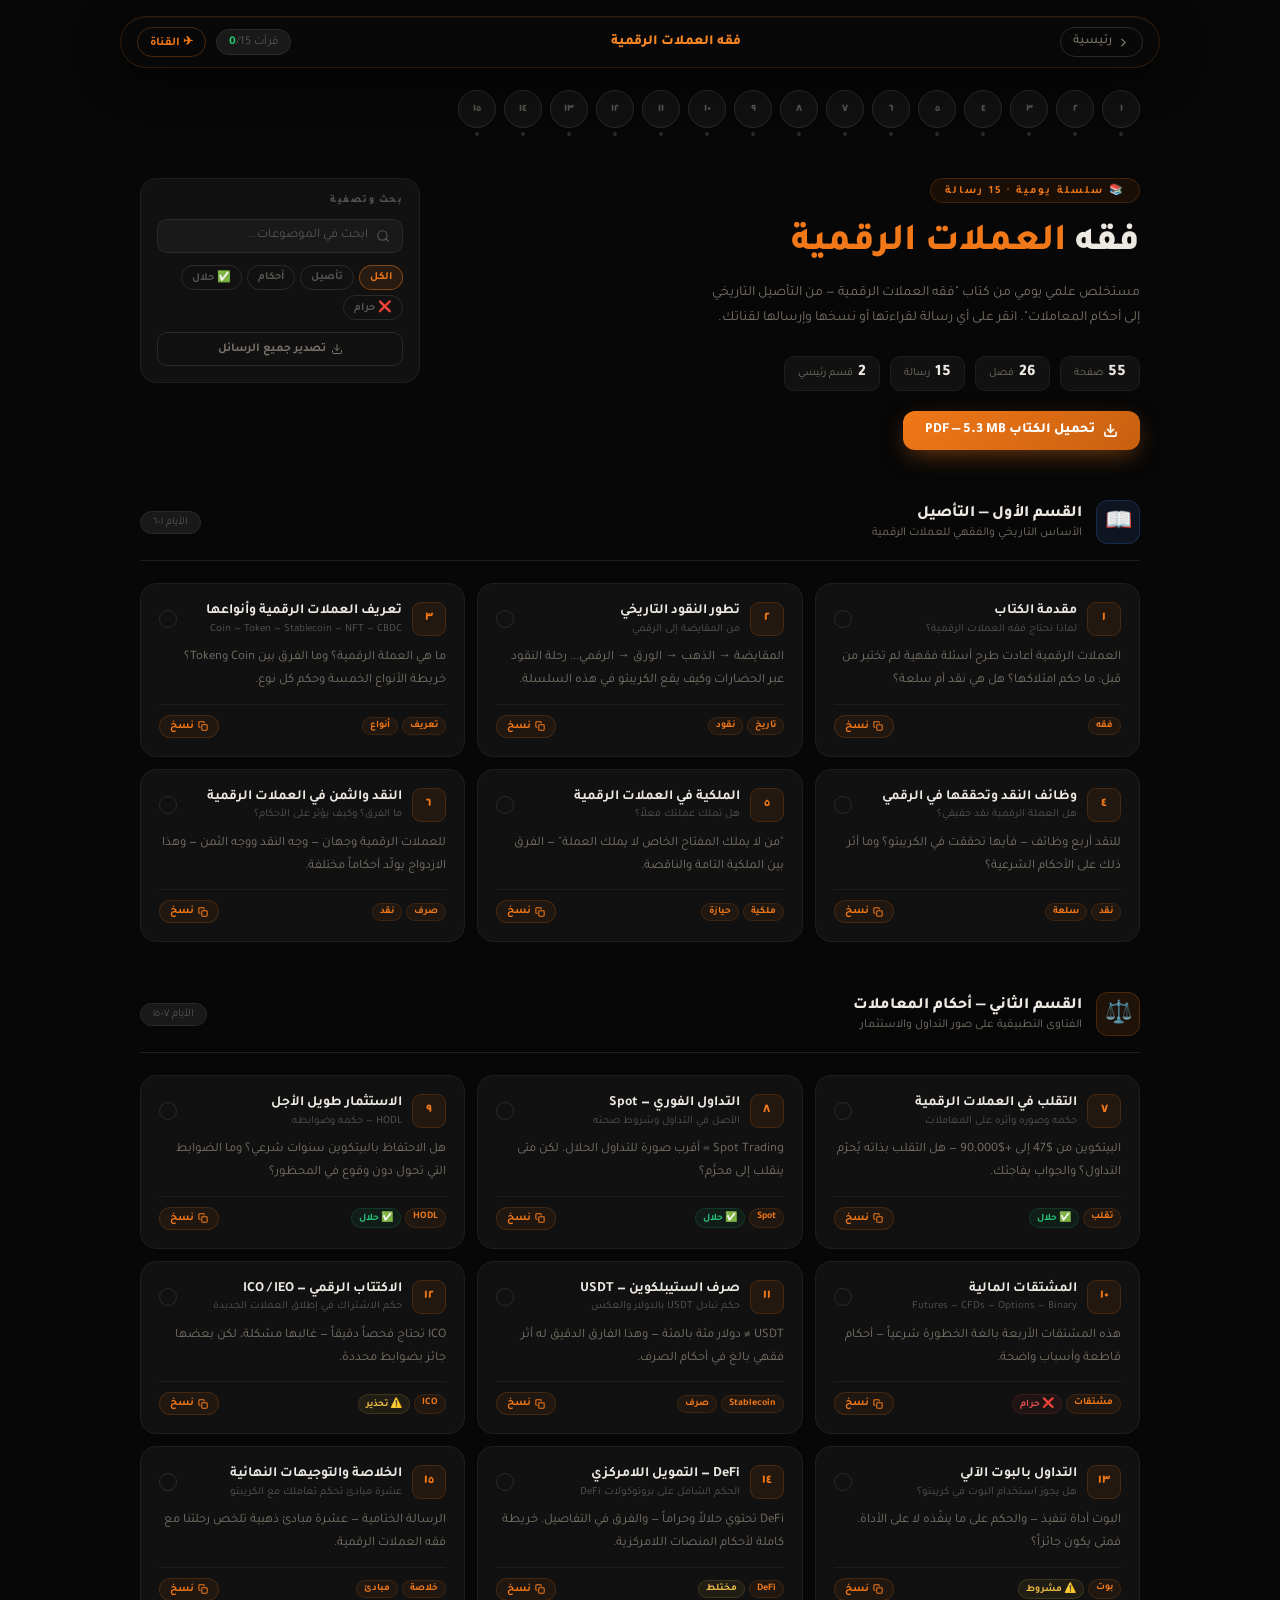
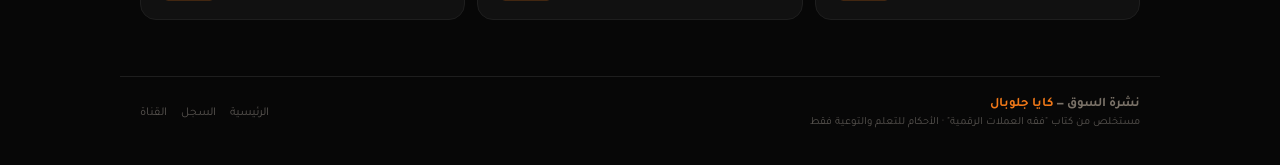
==== commit 47b31358: "feat: add book PDF download + fix page count (55 not 148)" ====
--- a/templates/fiqh.html
+++ b/templates/fiqh.html
@@ -122,7 +122,19 @@
     .hero-title { font-size: clamp(22px, 4vw, 38px); font-weight: 800; line-height: 1.25; margin-bottom: 12px; }
     .hero-title em { color: var(--orange); font-style: normal; }
     .hero-sub { font-size: 14px; line-height: 1.85; color: var(--ink-2); max-width: 440px; margin-bottom: 24px; }
-    .hero-stats { display: flex; gap: 10px; flex-wrap: wrap; }
+    .hero-stats { display: flex; gap: 10px; flex-wrap: wrap; margin-bottom: 20px; }
+    .dl-btn {
+      display: inline-flex; align-items: center; gap: 8px;
+      padding: 11px 22px; border-radius: 12px;
+      background: linear-gradient(135deg, var(--orange), var(--orange-2));
+      color: #fff; font-size: 14px; font-weight: 800;
+      text-decoration: none; border: none; cursor: pointer;
+      font-family: "Tajawal", sans-serif;
+      box-shadow: 0 8px 24px -6px rgba(240,120,24,.5);
+      transition: filter .18s, transform .18s;
+    }
+    .dl-btn:hover { filter: brightness(1.1); transform: translateY(-1px); }
+    .dl-btn svg { flex-shrink: 0; }
     .stat-chip {
       display: flex; align-items: baseline; gap: 5px;
       background: var(--surface); border: 1px solid var(--line);
@@ -362,6 +374,15 @@
 
     .fcard.hidden-filter { display: none; }
 
+    /* ─── Scroll Progress Bar ─── */
+    .read-prog {
+      position: fixed; top: 0; right: 0; left: 0; height: 3px;
+      background: linear-gradient(90deg, var(--orange), var(--orange-3));
+      width: 0%; z-index: 999; transform-origin: right;
+      transition: width .08s linear;
+      pointer-events: none;
+    }
+
     @media (max-width: 540px) {
       .navpill { border-radius: 14px; }
       .nav-badge { display: none; }
@@ -370,6 +391,7 @@
   </style>
 </head>
 <body>
+<div class="read-prog" id="read-prog"></div>
 
 <!-- NAV -->
 <div class="top-nav">
@@ -398,11 +420,15 @@
       مستخلص علمي يومي من كتاب "فقه العملات الرقمية — من التأصيل التاريخي إلى أحكام المعاملات". انقر على أي رسالة لقراءتها أو نسخها وإرسالها لقناتك.
     </p>
     <div class="hero-stats">
-      <div class="stat-chip"><span class="stat-val">148</span><span class="stat-key">صفحة</span></div>
+      <div class="stat-chip"><span class="stat-val">55</span><span class="stat-key">صفحة</span></div>
       <div class="stat-chip"><span class="stat-val">26</span><span class="stat-key">فصل</span></div>
       <div class="stat-chip"><span class="stat-val">15</span><span class="stat-key">رسالة</span></div>
       <div class="stat-chip"><span class="stat-val">2</span><span class="stat-key">قسم رئيسي</span></div>
     </div>
+    <a href="{{ url_for('static', filename='فقه_العملات_الرقمية.pdf') }}" download class="dl-btn">
+      <svg viewBox="0 0 24 24" width="15" height="15" fill="none" stroke="currentColor" stroke-width="2.5" stroke-linecap="round" stroke-linejoin="round"><path d="M21 15v4a2 2 0 01-2 2H5a2 2 0 01-2-2v-4"/><polyline points="7 10 12 15 17 10"/><line x1="12" y1="15" x2="12" y2="3"/></svg>
+      تحميل الكتاب PDF — 5.3 MB
+    </a>
   </div>
   <div class="side-panel">
     <span class="panel-label">بحث وتصفية</span>
@@ -1258,6 +1284,23 @@
 buildStrip();
 buildCards();
 updateReadUI();
+
+// ── SCROLL PROGRESS BAR ──
+(function () {
+  var bar = document.getElementById('read-prog');
+  if (!bar) return;
+  var ticking = false;
+  function update() {
+    var total = document.body.scrollHeight - window.innerHeight;
+    var pct = total > 0 ? Math.min(100, (window.scrollY / total) * 100) : 0;
+    bar.style.width = pct.toFixed(1) + '%';
+    ticking = false;
+  }
+  window.addEventListener('scroll', function () {
+    if (!ticking) { ticking = true; requestAnimationFrame(update); }
+  }, { passive: true });
+  update();
+})();
 </script>
 </body>
 </html>
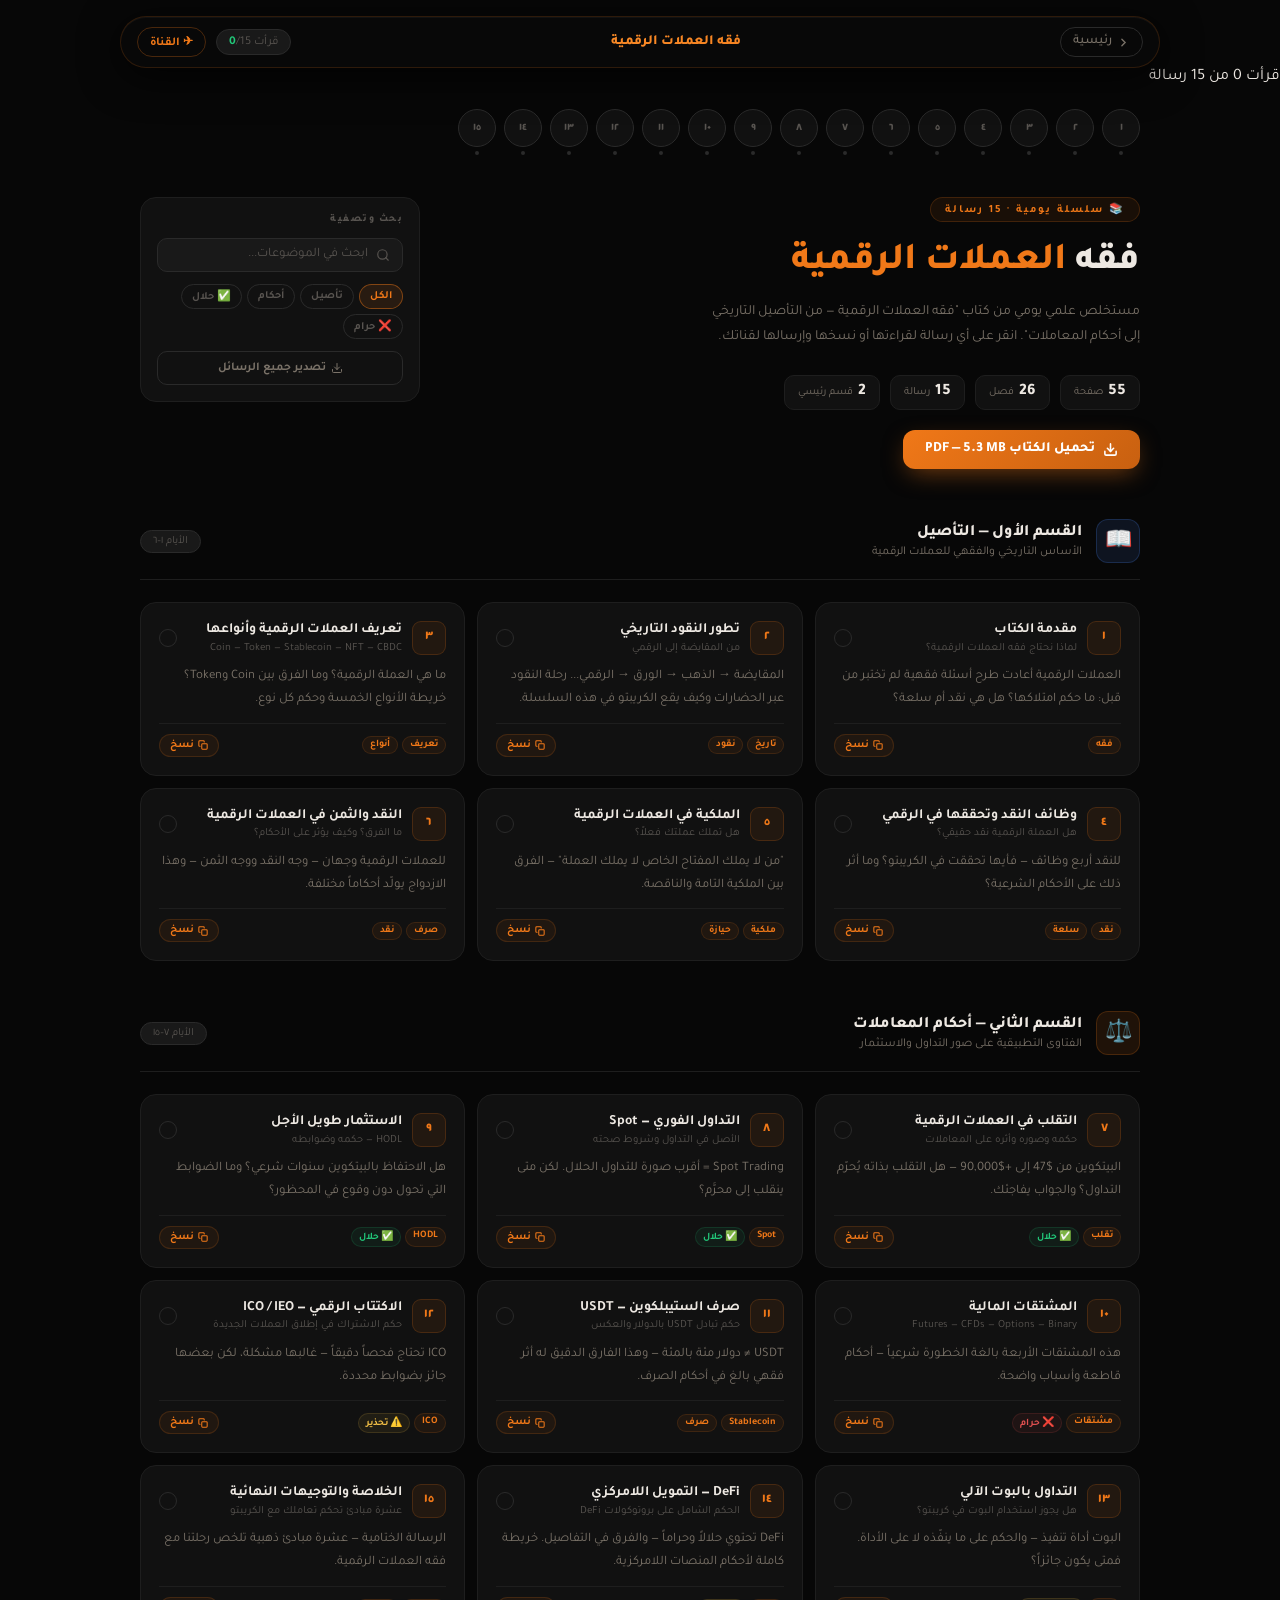
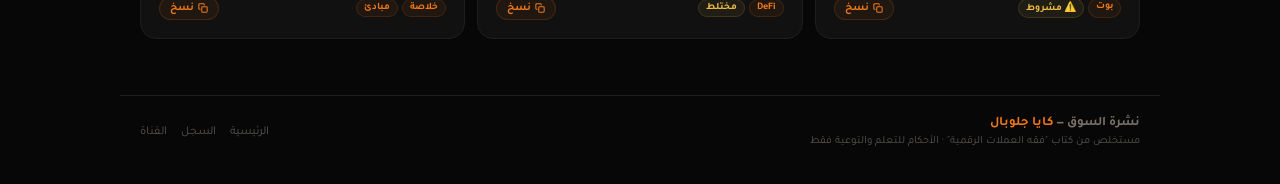
==== commit ba8f0738: "feat: add 7 new features — sentiment filter, news counts, copy-all, fiqh progress+WA, history range " ====
--- a/templates/fiqh.html
+++ b/templates/fiqh.html
@@ -404,6 +404,14 @@
     <div class="nav-badge">قرأت <strong id="read-num">0</strong>/15</div>
     <a href="https://t.me/+qBtY37bvQow2NWZk" target="_blank" rel="noopener" class="nav-tg">✈ القناة</a>
   </nav>
+</div>
+
+<!-- PROGRESS BAR -->
+<div class="fiqh-progress-wrap">
+  <div class="fiqh-progress-bar-bg">
+    <div class="fiqh-progress-bar-fill" id="fiqh-prog-fill" style="width:0%"></div>
+  </div>
+  <div class="fiqh-progress-label" id="fiqh-prog-label">قرأت 0 من 15 رسالة</div>
 </div>
 
 <!-- DAY STRIP -->
@@ -498,6 +506,7 @@
         <svg viewBox="0 0 24 24" width="13" height="13" fill="none" stroke="currentColor" stroke-width="2.5" stroke-linecap="round"><polyline points="15 18 9 12 15 6"/></svg>
       </button>
       <button class="modal-copy" id="m-copy">📋 نسخ</button>
+      <button class="modal-copy" id="m-wa" style="background:rgba(37,211,102,.1);border-color:rgba(37,211,102,.3);color:#25d366">💬 واتساب</button>
       <button class="modal-tg" onclick="window.open('https://t.me/+qBtY37bvQow2NWZk','_blank','noopener')">✈ القناة</button>
     </div>
   </div>
@@ -1114,6 +1123,12 @@
     const chk = el.querySelector('.read-check');
     if (chk) { chk.classList.toggle('checked', readSet.has(i)); chk.textContent = readSet.has(i) ? '✓' : ''; }
   });
+  // progress bar
+  const pct = MESSAGES.length ? (readSet.size / MESSAGES.length * 100).toFixed(0) : 0;
+  const fill = document.getElementById('fiqh-prog-fill');
+  const lbl  = document.getElementById('fiqh-prog-label');
+  if (fill) fill.style.width = pct + '%';
+  if (lbl)  lbl.textContent = 'قرأت ' + readSet.size + ' من ' + MESSAGES.length + ' رسالة' + (readSet.size === MESSAGES.length ? ' 🎉 أتممت الكتاب!' : '');
 }
 
 // ── DAY STRIP ──
@@ -1243,6 +1258,9 @@
 document.getElementById('m-prev').addEventListener('click', () => { if (curIdx > 0) { curIdx--; renderModal(); markRead(curIdx); } });
 document.getElementById('m-next').addEventListener('click', () => { if (curIdx < MESSAGES.length-1) { curIdx++; renderModal(); markRead(curIdx); } });
 document.getElementById('m-copy').addEventListener('click', () => copyMsg(MESSAGES[curIdx].full, document.getElementById('m-copy')));
+document.getElementById('m-wa').addEventListener('click', () => {
+  window.open('https://wa.me/?text=' + encodeURIComponent(MESSAGES[curIdx].full), '_blank', 'noopener');
+});
 
 document.addEventListener('keydown', e => {
   if (!document.getElementById('modal-bg').classList.contains('open')) return;
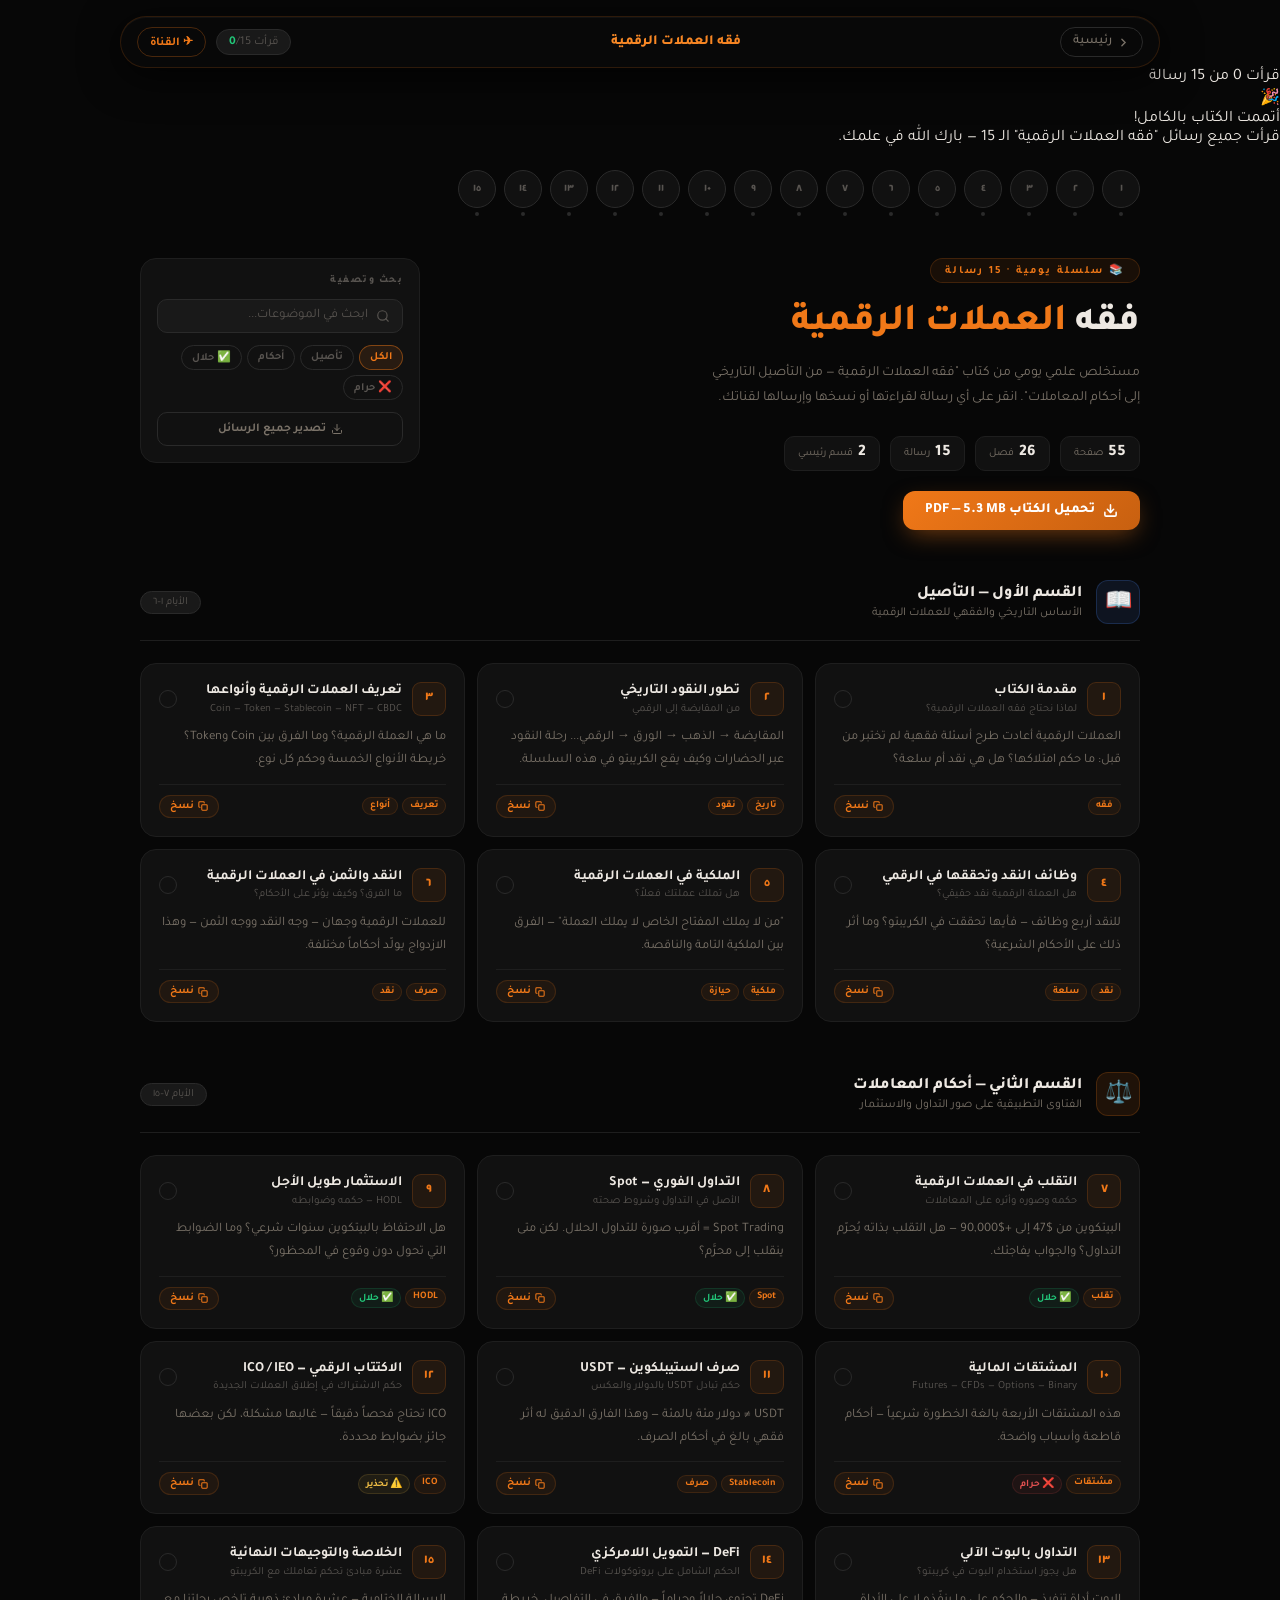
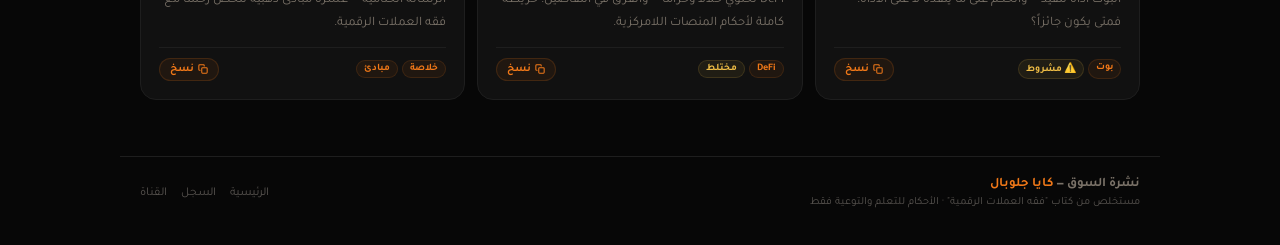
==== commit 07bfb574: "feat: add 8 more features — sentiment borders, new-badge, collapsible, countdown bar, fiqh completio" ====
--- a/templates/fiqh.html
+++ b/templates/fiqh.html
@@ -412,6 +412,15 @@
     <div class="fiqh-progress-bar-fill" id="fiqh-prog-fill" style="width:0%"></div>
   </div>
   <div class="fiqh-progress-label" id="fiqh-prog-label">قرأت 0 من 15 رسالة</div>
+</div>
+
+<!-- COMPLETION CARD -->
+<div class="fiqh-done-card" id="fiqh-done-card">
+  <div class="fiqh-done-inner">
+    <div class="fiqh-done-emoji">🎉</div>
+    <div class="fiqh-done-title">أتممت الكتاب بالكامل!</div>
+    <div class="fiqh-done-sub">قرأت جميع رسائل "فقه العملات الرقمية" الـ 15 — بارك الله في علمك.</div>
+  </div>
 </div>
 
 <!-- DAY STRIP -->
@@ -1129,6 +1138,8 @@
   const lbl  = document.getElementById('fiqh-prog-label');
   if (fill) fill.style.width = pct + '%';
   if (lbl)  lbl.textContent = 'قرأت ' + readSet.size + ' من ' + MESSAGES.length + ' رسالة' + (readSet.size === MESSAGES.length ? ' 🎉 أتممت الكتاب!' : '');
+  var doneCard = document.getElementById('fiqh-done-card');
+  if (doneCard) doneCard.classList.toggle('show', readSet.size === MESSAGES.length);
 }
 
 // ── DAY STRIP ──
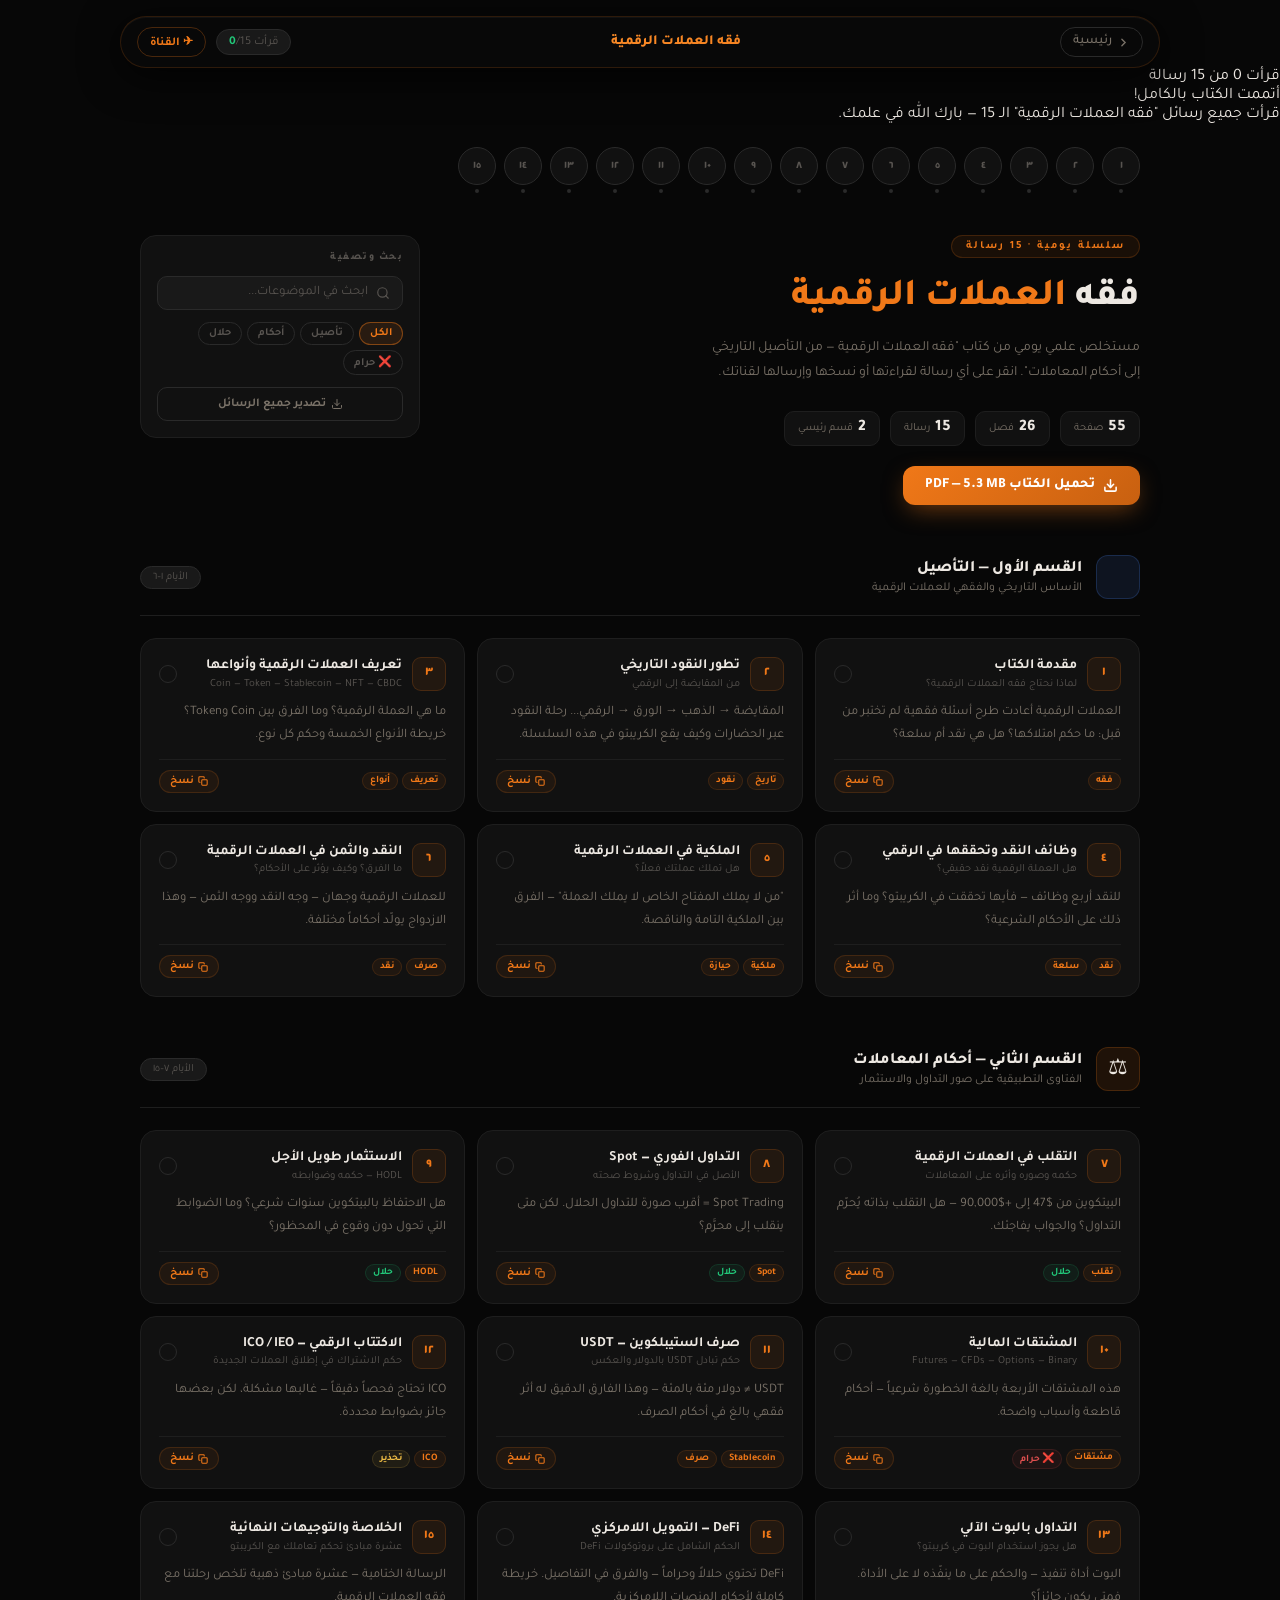
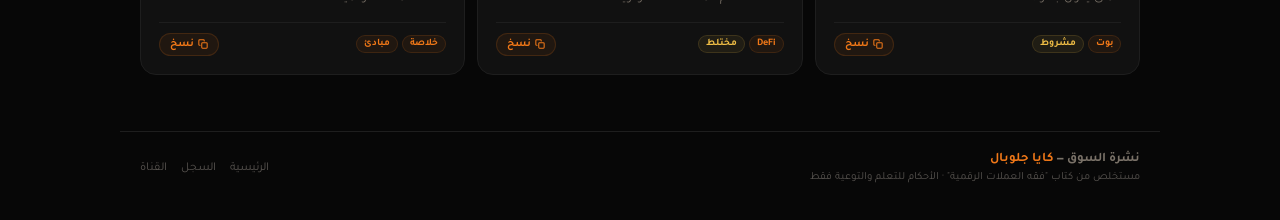
==== commit 2f7ff156: "Full design polish: SVG icons, no UI emoji, motion layer De-AI the look — hand-crafted noir & amber " ====
--- a/templates/fiqh.html
+++ b/templates/fiqh.html
@@ -417,7 +417,7 @@
 <!-- COMPLETION CARD -->
 <div class="fiqh-done-card" id="fiqh-done-card">
   <div class="fiqh-done-inner">
-    <div class="fiqh-done-emoji">🎉</div>
+    <div class="fiqh-done-emoji"></div>
     <div class="fiqh-done-title">أتممت الكتاب بالكامل!</div>
     <div class="fiqh-done-sub">قرأت جميع رسائل "فقه العملات الرقمية" الـ 15 — بارك الله في علمك.</div>
   </div>
@@ -431,7 +431,7 @@
 <!-- HERO -->
 <div class="page-hero">
   <div>
-    <div class="eyebrow">📚 سلسلة يومية · 15 رسالة</div>
+    <div class="eyebrow">سلسلة يومية · 15 رسالة</div>
     <h1 class="hero-title">فقه <em>العملات الرقمية</em></h1>
     <p class="hero-sub">
       مستخلص علمي يومي من كتاب "فقه العملات الرقمية — من التأصيل التاريخي إلى أحكام المعاملات". انقر على أي رسالة لقراءتها أو نسخها وإرسالها لقناتك.
@@ -457,7 +457,7 @@
       <button class="chip on" data-f="all">الكل</button>
       <button class="chip" data-f="تأصيل">تأصيل</button>
       <button class="chip" data-f="أحكام">أحكام</button>
-      <button class="chip" data-f="halal">✅ حلال</button>
+      <button class="chip" data-f="halal">حلال</button>
       <button class="chip" data-f="haram">❌ حرام</button>
     </div>
     <button class="export-btn" id="export-all">
@@ -470,7 +470,7 @@
 <!-- SECTION 1 -->
 <section class="book-sec">
   <div class="sec-head">
-    <div class="sec-icon a">📖</div>
+    <div class="sec-icon a"></div>
     <div class="sec-info">
       <div class="sec-title">القسم الأول — التأصيل</div>
       <div class="sec-desc">الأساس التاريخي والفقهي للعملات الرقمية</div>
@@ -483,7 +483,7 @@
 <!-- SECTION 2 -->
 <section class="book-sec">
   <div class="sec-head">
-    <div class="sec-icon b">⚖️</div>
+    <div class="sec-icon b">⚖</div>
     <div class="sec-info">
       <div class="sec-title">القسم الثاني — أحكام المعاملات</div>
       <div class="sec-desc">الفتاوى التطبيقية على صور التداول والاستثمار</div>
@@ -514,14 +514,14 @@
       <button class="nav-btn" id="m-next" title="التالي (←)">
         <svg viewBox="0 0 24 24" width="13" height="13" fill="none" stroke="currentColor" stroke-width="2.5" stroke-linecap="round"><polyline points="15 18 9 12 15 6"/></svg>
       </button>
-      <button class="modal-copy" id="m-copy">📋 نسخ</button>
-      <button class="modal-copy" id="m-wa" style="background:rgba(37,211,102,.1);border-color:rgba(37,211,102,.3);color:#25d366">💬 واتساب</button>
+      <button class="modal-copy" id="m-copy">نسخ</button>
+      <button class="modal-copy" id="m-wa" style="background:rgba(37,211,102,.1);border-color:rgba(37,211,102,.3);color:#25d366">واتساب</button>
       <button class="modal-tg" onclick="window.open('https://t.me/+qBtY37bvQow2NWZk','_blank','noopener')">✈ القناة</button>
     </div>
   </div>
 </div>
 
-<div class="toast" id="toast">✅ تم نسخ الرسالة!</div>
+<div class="toast" id="toast">تم نسخ الرسالة!</div>
 
 <footer class="site-footer">
   <div>
@@ -543,10 +543,10 @@
   {
     day:"١", title:"مقدمة الكتاب", subtitle:"لماذا نحتاج فقه العملات الرقمية؟",
     preview:"العملات الرقمية أعادت طرح أسئلة فقهية لم تختبر من قبل: ما حكم امتلاكها؟ هل هي نقد أم سلعة؟",
-    full:`📚 فقه العملات الرقمية
+    full:`فقه العملات الرقمية
 "من التأصيل التاريخي إلى أحكام المعاملات"
 
-📖 لماذا هذا الكتاب؟
+لماذا هذا الكتاب؟
 
 العملات الرقمية أعادت طرح أسئلة فقهية لم تُختبر من قبل:
 • ما حكم امتلاكها؟
@@ -555,42 +555,42 @@
 • كيف نميّز الحلال من الحرام فيها؟
 
 هذا الكتاب يجيب بمنهج علمي يجمع بين:
-✅ الأصول الشرعية الثابتة التي لا تتبدّل
-✅ الواقع الرقمي المتجدد باستمرار
-
-📌 طريقة القراءة:
+الأصول الشرعية الثابتة التي لا تتبدّل
+الواقع الرقمي المتجدد باستمرار
+
+طريقة القراءة:
 القسم الأول (الفصول 1-11): يبني لك الأساس الفكري
 القسم الثاني (الفصول 12-26): يطبّق الأحكام على كل معاملة
 
-سنقرأه معاً، مسألة مسألة، يوماً بيوم 📖
+سنقرأه معاً، مسألة مسألة، يوماً بيوم 
 
 #فقه_العملات_الرقمية`
   },
   {
     day:"٢", title:"تطور النقود التاريخي", subtitle:"من المقايضة إلى الرقمي",
     preview:"المقايضة → الذهب → الورق → الرقمي... رحلة النقود عبر الحضارات وكيف يقع الكريبتو في هذه السلسلة.",
-    full:`📚 فقه العملات الرقمية | اليوم الثاني
-⏳ كيف تطورت النقود عبر التاريخ؟
+    full:`فقه العملات الرقمية | اليوم الثاني
+كيف تطورت النقود عبر التاريخ؟
 
 ① المقايضة (أول مرحلة):
 تبادل السلع مباشرةً بلا وسيط
-🔴 مشكلتها: يجب أن يريد كلٌّ من الطرفين ما عند الآخر في وقت واحد — شبه مستحيل
+مشكلتها: يجب أن يريد كلٌّ من الطرفين ما عند الآخر في وقت واحد — شبه مستحيل
 
 ② الذهب والفضة:
-✅ ذو قيمة ذاتية — قابل للتقسيم — مقبول عالمياً
-✅ استقر عليه الاقتصاد قروناً
+ذو قيمة ذاتية — قابل للتقسيم — مقبول عالمياً
+استقر عليه الاقتصاد قروناً
 → البيتكوين مثله في الندرة والتقسيم
 
 ③ النقود الورقية:
 وثيقة تمثّل التزام الدولة — لا قيمة ذاتية لها
-⚠️ فقدت قيمتها الذاتية، ومع ذلك صارت "ثمناً" لأن الناس تعارفوا عليها
+فقدت قيمتها الذاتية، ومع ذلك صارت "ثمناً" لأن الناس تعارفوا عليها
 
 ④ العملات الرقمية (المرحلة الجديدة):
 ← لا جهة مصدِرة مركزية (في الغالب)
 ← محدودة العرض رياضياً
 ← السؤال الفقهي: أين تقع في هذا التطور؟
 
-📌 قاعدة ذهبية:
+قاعدة ذهبية:
 "النقود اتفاق اجتماعي وليس خاصية ذاتية"
 ما تعارف عليه الناس نقداً فهو نقد
 → وهذا مدخل فقهي بالغ الأهمية
@@ -600,13 +600,13 @@
   {
     day:"٣", title:"تعريف العملات الرقمية وأنواعها", subtitle:"Coin — Token — Stablecoin — NFT — CBDC",
     preview:"ما هي العملة الرقمية؟ وما الفرق بين Coin وToken؟ خريطة الأنواع الخمسة وحكم كل نوع.",
-    full:`📚 فقه العملات الرقمية | اليوم الثالث
-🔤 ما هي العملات الرقمية؟ وما أنواعها؟
+    full:`فقه العملات الرقمية | اليوم الثالث
+ما هي العملات الرقمية؟ وما أنواعها؟
 
 التعريف الجامع:
 "بيانات رقمية على شبكة بلوكشين، لها قيمة متفق عليها، قابلة للتداول والتحويل"
 
-📊 الأنواع الخمسة وحكم كل نوع:
+الأنواع الخمسة وحكم كل نوع:
 
 ① Coin — العملة الأصلية:
 لها بلوكشينها الخاص
@@ -632,7 +632,7 @@
 صادرة رسمياً من الدولة
 ← في الحكم كالعملة الورقية تماماً
 
-📌 القاعدة الفقهية:
+القاعدة الفقهية:
 الحكم يتبع الطبيعة والوظيفة، لا الاسم
 
 #فقه_العملات_الرقمية`
@@ -640,27 +640,27 @@
   {
     day:"٤", title:"وظائف النقد وتحققها في الرقمي", subtitle:"هل العملة الرقمية نقد حقيقي؟",
     preview:"للنقد أربع وظائف — فأيها تحققت في الكريبتو؟ وما أثر ذلك على الأحكام الشرعية؟",
-    full:`📚 فقه العملات الرقمية | اليوم الرابع
-⚖️ هل العملات الرقمية نقد حقيقي؟
+    full:`فقه العملات الرقمية | اليوم الرابع
+⚖ هل العملات الرقمية نقد حقيقي؟
 
 للنقد الفقهي أربع وظائف جوهرية:
 
 ① مقياس للقيمة:
-✅ تحققت — يُسعَّر بها كثير من السلع والخدمات
-✅ MicroStrategy غيّرت اسمها Strategy عام 2025 إشارةً لمكانة Bitcoin
+تحققت — يُسعَّر بها كثير من السلع والخدمات
+MicroStrategy غيّرت اسمها Strategy عام 2025 إشارةً لمكانة Bitcoin
 
 ② وسيط للتبادل:
-✅ تحققت — تُستخدم في معاملات فعلية
-✅ BlackRock، Fidelity، JPMorgan كلها بدأت تتعامل بها رسمياً
+تحققت — تُستخدم في معاملات فعلية
+BlackRock، Fidelity، JPMorgan كلها بدأت تتعامل بها رسمياً
 
 ③ مخزن للقيمة:
-⚠️ جزئي — البيتكوين ارتفع من $47 إلى +$90,000
+جزئي — البيتكوين ارتفع من $47 إلى +$90,000
 ❌ لكن التقلب الشديد يُضعف هذه الوظيفة مقارنةً بالذهب
 
 ④ وحدة للمحاسبة:
-⚠️ في طور النضج — لم تُحسب بها الميزانيات الكبرى بعد
-
-📌 الخلاصة الفقهية:
+في طور النضج — لم تُحسب بها الميزانيات الكبرى بعد
+
+الخلاصة الفقهية:
 البيتكوين "مال متقوَّم" ← يجوز بيعه وشراؤه
 لكنه لم يرق بعدُ لمرتبة النقد الكامل من حيث الثبات
 
@@ -671,8 +671,8 @@
   {
     day:"٥", title:"الملكية في العملات الرقمية", subtitle:"هل تملك عملتك فعلاً؟",
     preview:"\"من لا يملك المفتاح الخاص لا يملك العملة\" — الفرق بين الملكية التامة والناقصة.",
-    full:`📚 فقه العملات الرقمية | اليوم الخامس
-🔑 هل يمكنك امتلاك العملات الرقمية شرعاً؟
+    full:`فقه العملات الرقمية | اليوم الخامس
+هل يمكنك امتلاك العملات الرقمية شرعاً؟
 
 شرطا الملكية الشرعية:
 ① الحيازة (الإحراز)
@@ -680,23 +680,23 @@
 
 كيف تتحققان في الكريبتو؟
 
-✅ الملكية الكاملة (محفظتك الخاصة):
+الملكية الكاملة (محفظتك الخاصة):
 العملة محفوظة على البلوكشين
 لا أحد يتصرف فيها بدون Private Key الخاص بك
 ← هذه ملكية تامة شرعاً
 
-⚠️ الملكية الناقصة (بورصة الصرف):
+الملكية الناقصة (بورصة الصرف):
 عملتك على المنصة = دَين في ذمتها
 إذا أُغلقت المنصة ضاعت عملتك
 ← هذا حق مالي وليس ملكية عين
 
-📌 قاعدة لا تُنسى:
+قاعدة لا تُنسى:
 "من لا يملك المفتاح الخاص (Private Key)
 لا يملك العملة"
 
 التطبيق العملي:
-✅ عملة في محفظة خاصة = ملكية تامة
-⚠️ عملة في البورصة = ملكية ناقصة
+عملة في محفظة خاصة = ملكية تامة
+عملة في البورصة = ملكية ناقصة
 
 ← لذلك تحويلها لمحفظتك حيازة حقيقية
 ومنحها لمنصة إيداع يُعدّ تسليم قانوني
@@ -706,19 +706,19 @@
   {
     day:"٦", title:"النقد والثمن في العملات الرقمية", subtitle:"ما الفرق؟ وكيف يؤثر على الأحكام؟",
     preview:"للعملات الرقمية وجهان — وجه النقد ووجه الثمن — وهذا الازدواج يولّد أحكاماً مختلفة.",
-    full:`📚 فقه العملات الرقمية | اليوم السادس
-💰 النقد والثمن — فرق دقيق وأثر كبير
+    full:`فقه العملات الرقمية | اليوم السادس
+النقد والثمن — فرق دقيق وأثر كبير
 
 تعريف النقد الفقهي:
 "وصف يثبت لكل شيء يُعرَّف به ثمن ما يقابله في التبادل"
 = النقد يُقيِّم الأشياء ولا يُقيَّم بغيره
 
-🔄 ثلاث مراتب:
+ثلاث مراتب:
 ① الذهب والفضة ← نقد بالذات (لهما قيمة في أنفسهما)
 ② الأوراق النقدية ← نقد باتفاق الناس والدولة
 ③ العملات الرقمية ← في طور الانتقال
 
-📌 موقف العملات الرقمية:
+موقف العملات الرقمية:
 لها وجهان:
 • وجه النقد ← مقبوليتها وانتشارها وقابليتها للتداول
 • وجه الثمن ← وجودها كأصل رقمي قابل للبيع والتقييم
@@ -732,7 +732,7 @@
 إذا اعتبرناها سلعة:
 ← يجوز التفاضل + يُشترط التقابض الفوري فقط في الجنس الواحد
 
-📌 الراجح:
+الراجح:
 العملة الرقمية مال متقوَّم له وظائف النقد
 وتُطبَّق عليها أحكام الصرف في الغالب
 
@@ -741,8 +741,8 @@
   {
     day:"٧", title:"التقلب في العملات الرقمية", subtitle:"حكمه وصوره وأثره على المعاملات",
     preview:"البيتكوين من $47 إلى +$90,000 — هل التقلب بذاته يُحرّم التداول؟ والجواب يفاجئك.",
-    full:`📚 فقه العملات الرقمية | اليوم السابع
-📊 التقلب — حكمه وصوره
+    full:`فقه العملات الرقمية | اليوم السابع
+التقلب — حكمه وصوره
 
 ما هو التقلب؟
 ارتفاع السعر أو انخفاضه بشكل حاد خلال فترة قصيرة
@@ -752,7 +752,7 @@
 • ETH: من $0.47 → +$10,000 ← ارتفاع %99 من القيمة
 • ماز عملات انهارت %70-99% من قمتها
 
-📌 هل التقلب يُحرّم التداول؟
+هل التقلب يُحرّم التداول؟
 ⬅ لا، التقلب بذاته ليس محرِّماً
 السلع والأسهم تتقلب منذ القدم
 
@@ -765,7 +765,7 @@
 ⭕ تجارة مشروعة: شراء أصل متوقع النمو بنية حقيقية
 ❌ قمار/غرر: الشراء بناءً على التذبذب وحده بلا معرفة
 
-📌 الخلاصة:
+الخلاصة:
 التقلب نفسه لا يُحرّم — المحرِّم هو:
 الرافعة المالية + Futures + القمار على التذبذب بلا أصل
 
@@ -774,8 +774,8 @@
   {
     day:"٨", title:"التداول الفوري — Spot", subtitle:"الأصل في التداول وشروط صحته",
     preview:"Spot Trading = أقرب صورة للتداول الحلال. لكن متى ينقلب إلى محرَّم؟",
-    full:`📚 فقه العملات الرقمية | اليوم الثامن
-🟢 التداول الفوري (Spot) — الحكم والشروط
+    full:`فقه العملات الرقمية | اليوم الثامن
+التداول الفوري (Spot) — الحكم والشروط
 
 ما هو Spot Trading؟
 شراء أو بيع العملة فوراً بتسليم حقيقي للعملتين
@@ -787,12 +787,12 @@
 ② لا رافعة مالية = لا قرض بفائدة
 ③ تملك الأصل الحقيقي في محفظتك
 
-📌 شروط صحة Spot في الكريبتو:
+شروط صحة Spot في الكريبتو:
 ① التداول يجري على الفوري الحقيقي (وليس من المشتقات)
 ② لا استخدام للرافعة المالية (Leverage)
 ③ العملة مشروعة في ذاتها (ليست Meme لا أصل لها)
 
-⚠️ متى ينقلب Spot إلى محرَّم؟
+متى ينقلب Spot إلى محرَّم؟
 
 إذا استخدمت Margin أو Leverage
 ← تقترض من المنصة بفائدة = ربا
@@ -800,18 +800,18 @@
 إذا كانت العملة لا مشروع حقيقي وراءها
 ← غرر وتلاعب
 
-📌 جدول تلخيصي:
-✅ Spot بلا رافعة + عملة مشروعة = حلال بشروطه
+جدول تلخيصي:
+Spot بلا رافعة + عملة مشروعة = حلال بشروطه
 ❌ Futures / Options / Margin = محرّم
-⚠️ Bot + Spot = يصح بضوابط
+Bot + Spot = يصح بضوابط
 
 #فقه_العملات_الرقمية`
   },
   {
     day:"٩", title:"الاستثمار طويل الأجل", subtitle:"HODL — حكمه وضوابطه",
     preview:"هل الاحتفاظ بالبيتكوين سنوات شرعي؟ وما الضوابط التي تحول دون وقوع في المحظور؟",
-    full:`📚 فقه العملات الرقمية | اليوم التاسع
-📈 الاستثمار طويل الأجل (HODL) — الحكم والضوابط
+    full:`فقه العملات الرقمية | اليوم التاسع
+الاستثمار طويل الأجل (HODL) — الحكم والضوابط
 
 الصورة:
 شراء عملة والاحتفاظ بها فترة طويلة انتظاراً لارتفاع قيمتها
@@ -820,7 +820,7 @@
 ← الأصل في المعاملات الحِل، والاستثمار في الأصول جائز
 ← الربح من ارتفاع القيمة جائز (يشبه الأرباح الرأسمالية في الأسهم)
 
-✅ متى يكون الاستثمار الطويل جائزاً؟
+متى يكون الاستثمار الطويل جائزاً؟
 
 ① العملة لها مشروع حقيقي خلفها
 ② تملكها ملكية حقيقية (محفظة خاصة)
@@ -830,7 +830,7 @@
 ⬅ الاستثمار بذاته لا يُحرَّم بسبب التقلب
 التقلب خطر تجاري كأي سلعة
 
-⚠️ ما يحول الاستثمار إلى مشكلة:
+ما يحول الاستثمار إلى مشكلة:
 
 ① تبذير بغير حساب
 ← الإسلام يحثّ على توسيط العقل في إدارة المال
@@ -841,7 +841,7 @@
 ③ الاحتفاظ بعملة Scam أو غير مشروعة
 ← لا يجوز تملّك ما لا قيمة حقيقية وراءه
 
-📌 الخلاصة:
+الخلاصة:
 HODL للعملات المشروعة بمال حلال = جائز بل مستحسن
 إذ فيه تنمية المال دون مخاطرة الربا
 
@@ -850,7 +850,7 @@
   {
     day:"١٠", title:"المشتقات المالية", subtitle:"Futures — CFDs — Options — Binary",
     preview:"هذه المشتقات الأربعة بالغة الخطورة شرعياً — أحكام قاطعة وأسباب واضحة.",
-    full:`📚 فقه العملات الرقمية | اليوم العاشر
+    full:`فقه العملات الرقمية | اليوم العاشر
 ❌ المشتقات المالية — أحكامها القاطعة
 
 ① Futures — العقود الآجلة:
@@ -877,7 +877,7 @@
 ← Swap Fees = فوائد ربوية
 ❌ محرَّم
 
-📌 قاعدة واحدة تحكم الجميع:
+قاعدة واحدة تحكم الجميع:
 "البيع الصحيح يستلزم وجود المبيع + القدرة على التسليم"
 كل ما لا يتحقق فيه هذا الشرط = مشكوك فيه أو محرَّم
 
@@ -886,21 +886,21 @@
   {
     day:"١١", title:"صرف الستيبلكوين — USDT", subtitle:"حكم تبادل USDT بالدولار والعكس",
     preview:"USDT ≠ دولار مئة بالمئة — وهذا الفارق الدقيق له أثر فقهي بالغ في أحكام الصرف.",
-    full:`📚 فقه العملات الرقمية | اليوم الحادي عشر
-💵 صرف الستيبلكوين — USDT بالدولار وحكمه
+    full:`فقه العملات الرقمية | اليوم الحادي عشر
+صرف الستيبلكوين — USDT بالدولار وحكمه
 
 الستيبلكوين:
 عملة رقمية مرتبطة بأصل (الدولار مثلاً)
 USDT ≈ $1 — لكنه ليس دولاراً حقيقياً
 
-🔍 السؤال الفقهي:
+السؤال الفقهي:
 هل تبادل USDT بالدولار صرف؟
 وهل يُشترط فيه التقابض الفوري والتماثل؟
 
 الجواب: نعم — لأن USDT في معنى الثمن
 ← تُطبَّق عليه أحكام الصرف
 
-📌 الشروط التي يجب توافرها:
+الشروط التي يجب توافرها:
 
 ① لا تفاضل في نفس الجنس
 (USDT بـ USDT أكثر = ربا الفضل)
@@ -911,14 +911,14 @@
 ③ الفارق بين جنسين مختلفين جائز
 (USDT بـ BTC = مختلف الجنس ← يجوز مع التقابض)
 
-⚠️ التحدي العملي:
+التحدي العملي:
 البورصات تُسجّل الصفقة فوراً في السجل
 لكن التسوية الفعلية قد تستغرق أجلاً
 
 ← الفقهاء يعتبرون القيد الفوري تقابضاً حكمياً
 في المنصات الإلكترونية الموثوقة
 
-📌 خلاصة:
+خلاصة:
 USDT مع الدولار: صرف ← يشترط التقابض
 USDT مع BTC: بيع سلعة بأخرى ← يشترط التقابض أيضاً
 
@@ -927,14 +927,14 @@
   {
     day:"١٢", title:"الاكتتاب الرقمي — ICO / IEO", subtitle:"حكم الاشتراك في إطلاق العملات الجديدة",
     preview:"ICO تحتاج فحصاً دقيقاً — غالبها مشكلة، لكن بعضها جائز بضوابط محددة.",
-    full:`📚 فقه العملات الرقمية | اليوم الثاني عشر
-🪙 الاكتتاب الرقمي (ICO / IEO) — الحكم التفصيلي
+    full:`فقه العملات الرقمية | اليوم الثاني عشر
+الاكتتاب الرقمي (ICO / IEO) — الحكم التفصيلي
 
 ما هو الـ ICO؟
 إطلاق عملة أو رمز جديد لجمع تمويل لمشروع ما
 المستثمر يشتري الرمز قبل إطلاقه على أمل ارتفاعه
 
-📌 المشكلات الشرعية الأساسية:
+المشكلات الشرعية الأساسية:
 
 ① الغرر (الجهالة):
 المشروع لم يُنجَز بعد — قيمة الرمز مجهولة
@@ -948,19 +948,19 @@
 المؤسسون يبيعون حصصهم بعد الإطلاق فتنهار العملة
 ← غش وأكل أموال بالباطل
 
-📌 متى يجوز الاكتتاب؟
-
-✅ المشروع قائم فعلاً + منتج حقيقي
-✅ الرمز يمثّل حصة أو خدمة حقيقية
-✅ الشفافية الكاملة في التوزيع والتقييم
-✅ لا وعود مضخمة بلا ضمان
+متى يجوز الاكتتاب؟
+
+المشروع قائم فعلاً + منتج حقيقي
+الرمز يمثّل حصة أو خدمة حقيقية
+الشفافية الكاملة في التوزيع والتقييم
+لا وعود مضخمة بلا ضمان
 
 ❌ لا يجوز إذا:
 ← لا مشروع حقيقي وراءه (Meme Coin)
 ← وعود ربح مضمون
 ← المؤسسون مجهولون
 
-📌 القاعدة:
+القاعدة:
 "الاكتتاب حكمه حكم ما يمثّله الرمز"
 
 #فقه_العملات_الرقمية`
@@ -968,38 +968,38 @@
   {
     day:"١٣", title:"التداول بالبوت الآلي", subtitle:"هل يجوز استخدام البوت في كريبتو؟",
     preview:"البوت أداة تنفيذ — والحكم على ما ينفّذه لا على الأداة. فمتى يكون جائزاً؟",
-    full:`📚 فقه العملات الرقمية | اليوم الثالث عشر
-🤖 التداول الآلي بالبوت — الحكم والضوابط
+    full:`فقه العملات الرقمية | اليوم الثالث عشر
+التداول الآلي بالبوت — الحكم والضوابط
 
 ما هو البوت التداولي؟
 برنامج يُنفّذ صفقات تلقائياً بناءً على قواعد محددة
 
-📌 هل البوت بذاته حلال أم حرام؟
+هل البوت بذاته حلال أم حرام؟
 البوت أداة تنفيذ فقط
 ← حكمه تابع لما يُنفّذ:
 
-✅ بوت يتداول Spot بلا رافعة
+بوت يتداول Spot بلا رافعة
 = جائز — مجرد أتمتة للتداول المشروع
 
 ❌ بوت يتداول Futures / Margin
 = محرَّم — تنفيذ آلي لعقد محرَّم
 
-⚠️ بوت يستخدم Arbitrage
+بوت يستخدم Arbitrage
 = يحتاج فحصاً دقيقاً لطبيعة العقود
 
-📌 الشروط التي يجب تحديدها للبوت:
+الشروط التي يجب تحديدها للبوت:
 
 ① تحديد العملات المسموح بتداولها
 ② تحديد نوع الصفقات (Spot فقط)
 ③ تحديد حد الخسارة (الوقف)
 ④ لا تداول بأموال مقترضة
 
-⚠️ تنبيه مهم:
+تنبيه مهم:
 كثير من بوتات الكريبتو تستخدم Grid Trading
 مع فتح أوضاع Margin دون إشعار المستخدم
 ← راجع إعدادات بوتك بدقة
 
-📌 الخلاصة:
+الخلاصة:
 البوت وسيلة ← الحكم على النية والتطبيق
 بوت Spot نظيف + رقابة مستمرة = جائز بإذن الله
 
@@ -1008,22 +1008,22 @@
   {
     day:"١٤", title:"DeFi — التمويل اللامركزي", subtitle:"الحكم الشامل على بروتوكولات DeFi",
     preview:"DeFi تحتوي حلالاً وحراماً — والفرق في التفاصيل. خريطة كاملة لأحكام المنصات اللامركزية.",
-    full:`📚 فقه العملات الرقمية | اليوم الرابع عشر
+    full:`فقه العملات الرقمية | اليوم الرابع عشر
 ⛓ DeFi — التمويل اللامركزي — الحكم التفصيلي
 
 ما هو DeFi؟
 بروتوكولات مالية تعمل على البلوكشين بدون وسيط مركزي
 = بنك بلا بنك، صرافة بلا صراف
 
-📌 أنواع DeFi وحكم كل نوع:
+أنواع DeFi وحكم كل نوع:
 
 ① DEX — البورصة اللامركزية:
 تبادل فوري بين عملتين (Swap)
-✅ حلال بشروط: لا رافعة + عملة مشروعة + تقابض فوري
+حلال بشروط: لا رافعة + عملة مشروعة + تقابض فوري
 
 ② Liquidity Pool — مجمع السيولة:
 تودع عملتين وتكسب من رسوم التداول
-⚠️ محل خلاف: شبهة الغرر في نسبة العائد
+محل خلاف: شبهة الغرر في نسبة العائد
 + "Impermanent Loss" يُضيّع جزءاً من رأس المال
 
 ③ Lending / Borrowing — الإقراض بفائدة:
@@ -1032,13 +1032,13 @@
 
 ④ Yield Farming:
 تضع أصولك وتربح رموزاً جديدة
-⚠️ محل خلاف — يحتاج فحص كل بروتوكول منفرداً
+محل خلاف — يحتاج فحص كل بروتوكول منفرداً
 
 ⑤ Staking PoS:
 تُشارك في تأمين الشبكة وتأخذ مكافأة
-✅ جائز — أجر على عمل حقيقي
-
-📌 الخلاصة:
+جائز — أجر على عمل حقيقي
+
+الخلاصة:
 DeFi ليست كتلة واحدة
 كل بروتوكول يحمل حكمه الخاص
 
@@ -1049,8 +1049,8 @@
   {
     day:"١٥", title:"الخلاصة والتوجيهات النهائية", subtitle:"عشرة مبادئ تحكم تعاملك مع الكريبتو",
     preview:"الرسالة الختامية — عشرة مبادئ ذهبية تلخص رحلتنا مع فقه العملات الرقمية.",
-    full:`📚 فقه العملات الرقمية | الرسالة الختامية 🎯
-✅ عشرة مبادئ تحكم تعاملك مع الكريبتو
+    full:`فقه العملات الرقمية | الرسالة الختامية 
+عشرة مبادئ تحكم تعاملك مع الكريبتو
 
 ① الأصل في المعاملات الحِل
 ← ما لا دليل على تحريمه فالأصل فيه الجواز
@@ -1083,7 +1083,7 @@
 ← Spot + HODL + Staking PoS = طريق واضح حلال
 
 ━━━━━━━━━━━━━━━━━━━
-📚 "فقه العملات الرقمية"
+"فقه العملات الرقمية"
 انتهت سلسلة الـ 15 رسالة
 أسأل الله أن ينفعنا وإياكم بما تعلمنا
 
@@ -1098,13 +1098,13 @@
   { sec: 0, tags: [{ t:"نقد", c:"" }, { t:"سلعة", c:"" }] },
   { sec: 0, tags: [{ t:"ملكية", c:"" }, { t:"حيازة", c:"" }] },
   { sec: 0, tags: [{ t:"صرف", c:"" }, { t:"نقد", c:"" }] },
-  { sec: 1, tags: [{ t:"تقلب", c:"" }, { t:"✅ حلال", c:"g" }] },
-  { sec: 1, tags: [{ t:"Spot", c:"" }, { t:"✅ حلال", c:"g" }] },
-  { sec: 1, tags: [{ t:"HODL", c:"" }, { t:"✅ حلال", c:"g" }] },
+  { sec: 1, tags: [{ t:"تقلب", c:"" }, { t:"حلال", c:"g" }] },
+  { sec: 1, tags: [{ t:"Spot", c:"" }, { t:"حلال", c:"g" }] },
+  { sec: 1, tags: [{ t:"HODL", c:"" }, { t:"حلال", c:"g" }] },
   { sec: 1, tags: [{ t:"مشتقات", c:"" }, { t:"❌ حرام", c:"r" }] },
   { sec: 1, tags: [{ t:"Stablecoin", c:"" }, { t:"صرف", c:"" }] },
-  { sec: 1, tags: [{ t:"ICO", c:"" }, { t:"⚠️ تحذير", c:"w" }] },
-  { sec: 1, tags: [{ t:"بوت", c:"" }, { t:"⚠️ مشروط", c:"w" }] },
+  { sec: 1, tags: [{ t:"ICO", c:"" }, { t:"تحذير", c:"w" }] },
+  { sec: 1, tags: [{ t:"بوت", c:"" }, { t:"مشروط", c:"w" }] },
   { sec: 1, tags: [{ t:"DeFi", c:"" }, { t:"مختلط", c:"w" }] },
   { sec: 1, tags: [{ t:"خلاصة", c:"" }, { t:"مبادئ", c:"" }] },
 ];
@@ -1137,7 +1137,7 @@
   const fill = document.getElementById('fiqh-prog-fill');
   const lbl  = document.getElementById('fiqh-prog-label');
   if (fill) fill.style.width = pct + '%';
-  if (lbl)  lbl.textContent = 'قرأت ' + readSet.size + ' من ' + MESSAGES.length + ' رسالة' + (readSet.size === MESSAGES.length ? ' 🎉 أتممت الكتاب!' : '');
+  if (lbl)  lbl.textContent = 'قرأت ' + readSet.size + ' من ' + MESSAGES.length + ' رسالة' + (readSet.size === MESSAGES.length ? ' أتممت الكتاب!' : '');
   var doneCard = document.getElementById('fiqh-done-card');
   if (doneCard) doneCard.classList.toggle('show', readSet.size === MESSAGES.length);
 }
@@ -1169,7 +1169,7 @@
     card.dataset.sec = meta.sec === 0 ? 'تأصيل' : 'أحكام';
     card.dataset.halal = meta.tags.some(t => t.t.includes('حلال')) ? '1' : '';
     card.dataset.haram = meta.tags.some(t => t.t.includes('حرام')) ? '1' : '';
-    card.dataset.search = (m.title + ' ' + m.subtitle + ' ' + meta.tags.map(t=>t.t).join(' ')).toLowerCase();
+    card.dataset.search = (m.title + ' ' + m.subtitle + ' ' + m.preview + ' ' + m.full + ' ' + meta.tags.map(t=>t.t).join(' ')).toLowerCase();
 
     const tagsHTML = meta.tags.map(t => `<span class="tag ${t.c}">${t.t}</span>`).join('');
 
@@ -1261,7 +1261,7 @@
   document.getElementById('m-prev').disabled = curIdx === 0;
   document.getElementById('m-next').disabled = curIdx === MESSAGES.length - 1;
   const cp = document.getElementById('m-copy');
-  cp.className = 'modal-copy'; cp.textContent = '📋 نسخ';
+  cp.className = 'modal-copy'; cp.textContent = 'نسخ';
 }
 
 document.getElementById('m-close').addEventListener('click', () => document.getElementById('modal-bg').classList.remove('open'));
@@ -1287,7 +1287,7 @@
     if (btn) {
       const origHTML = btn.innerHTML;
       btn.classList.add('ok');
-      btn.textContent = '✅ تم!';
+      btn.textContent = 'تم!';
       setTimeout(() => { btn.classList.remove('ok'); btn.innerHTML = origHTML; }, 2000);
     }
     showToast();
